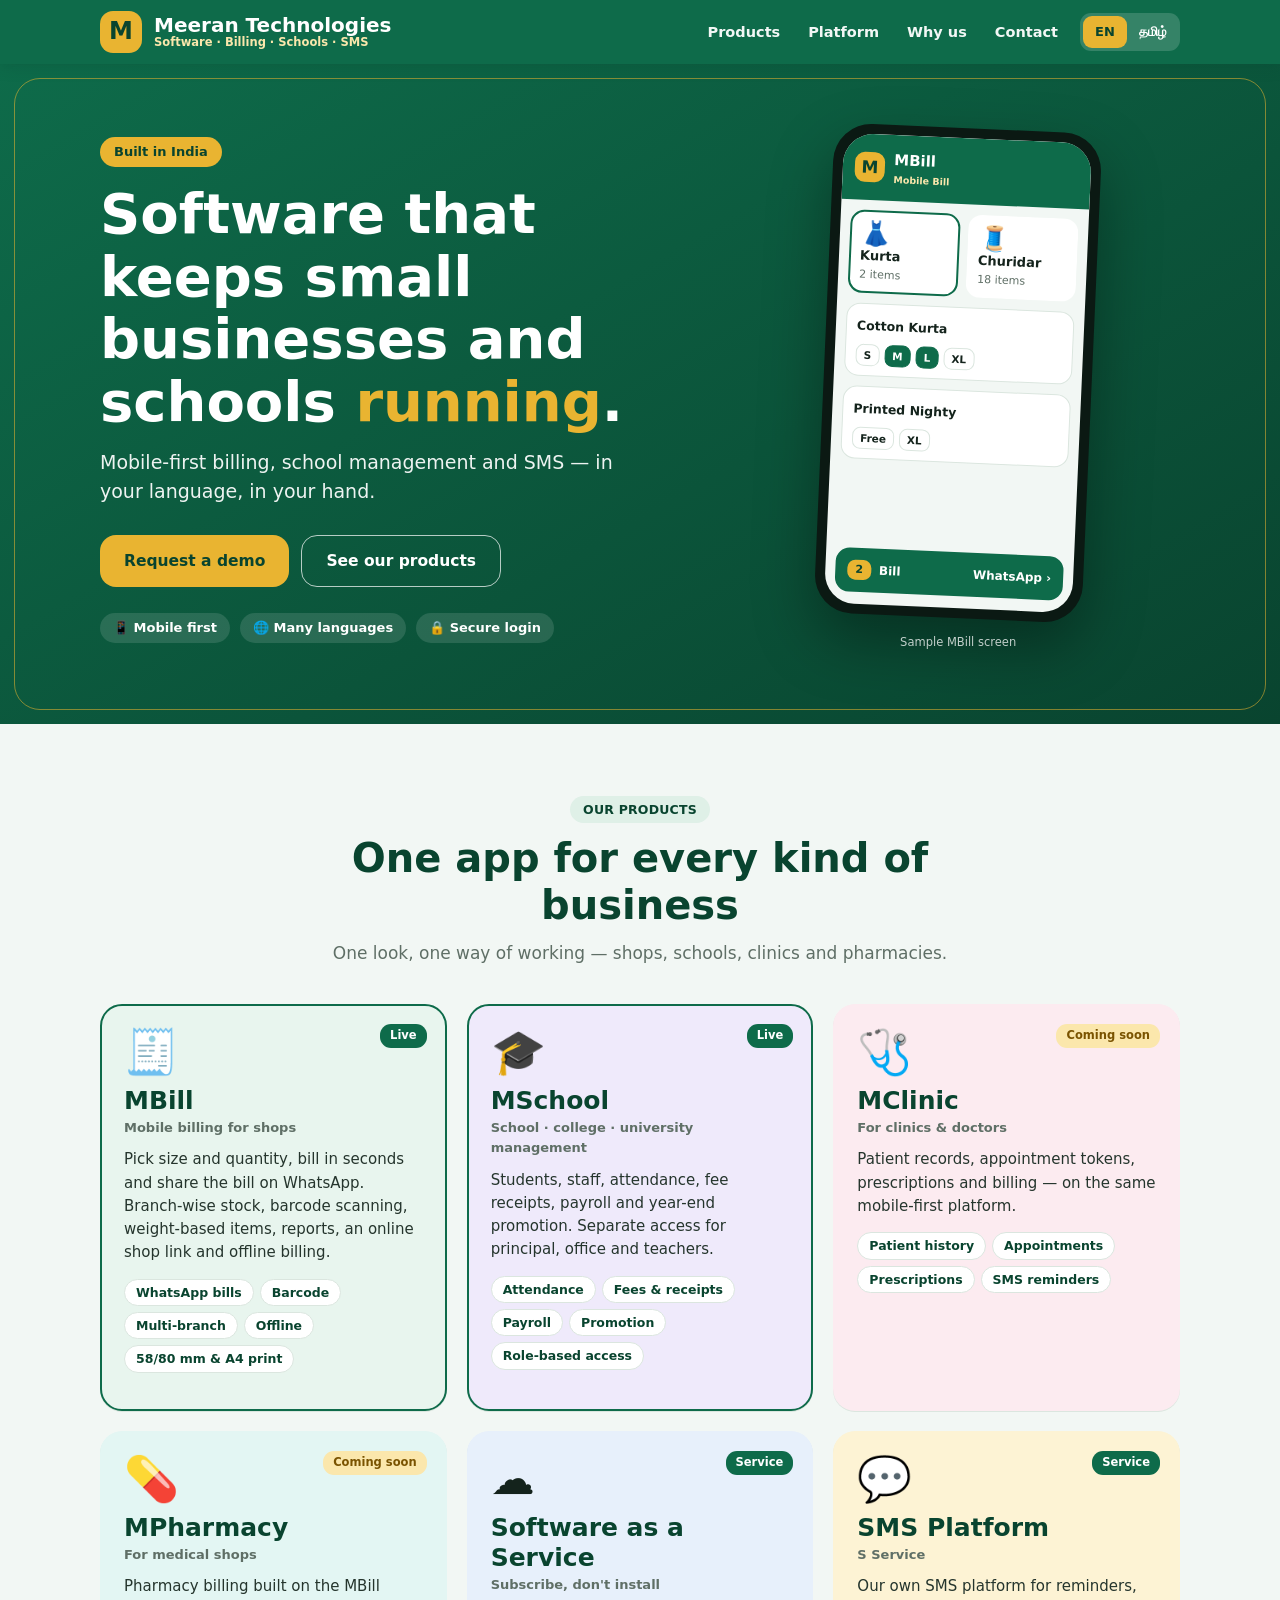
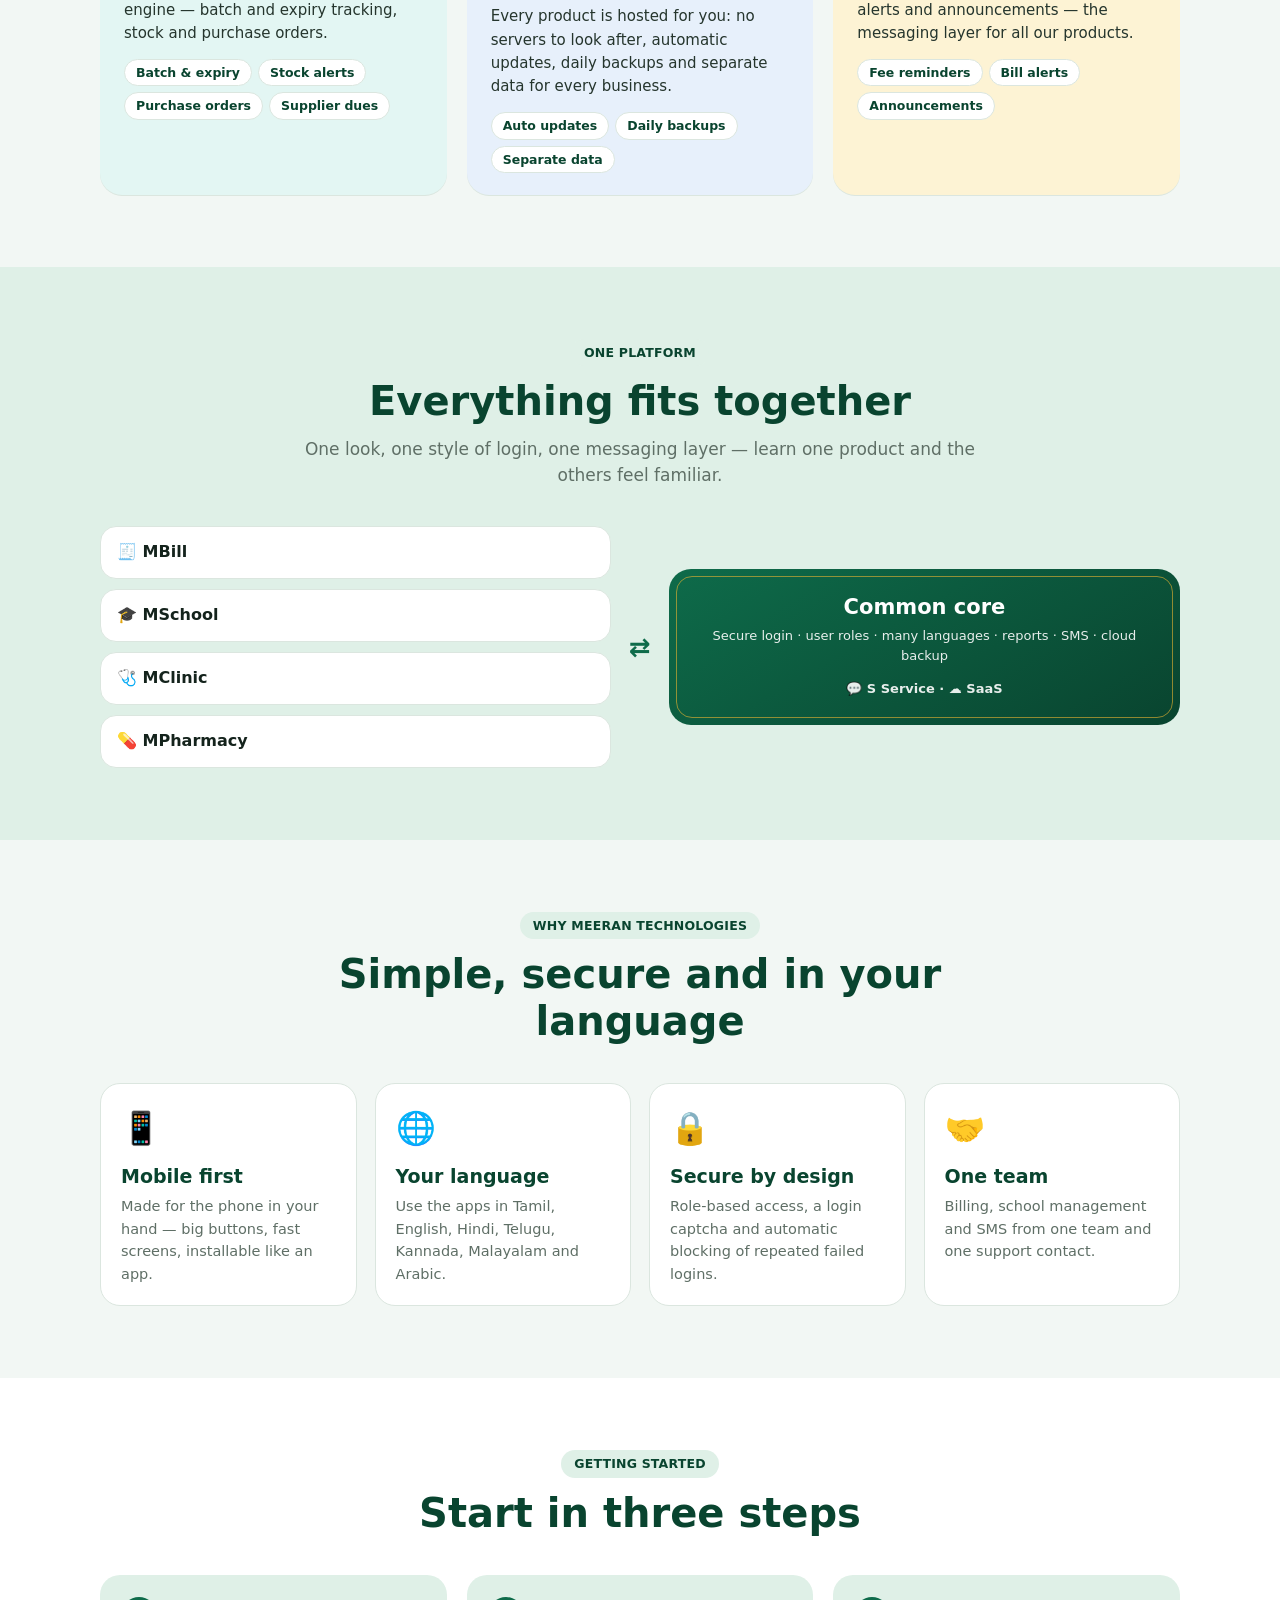
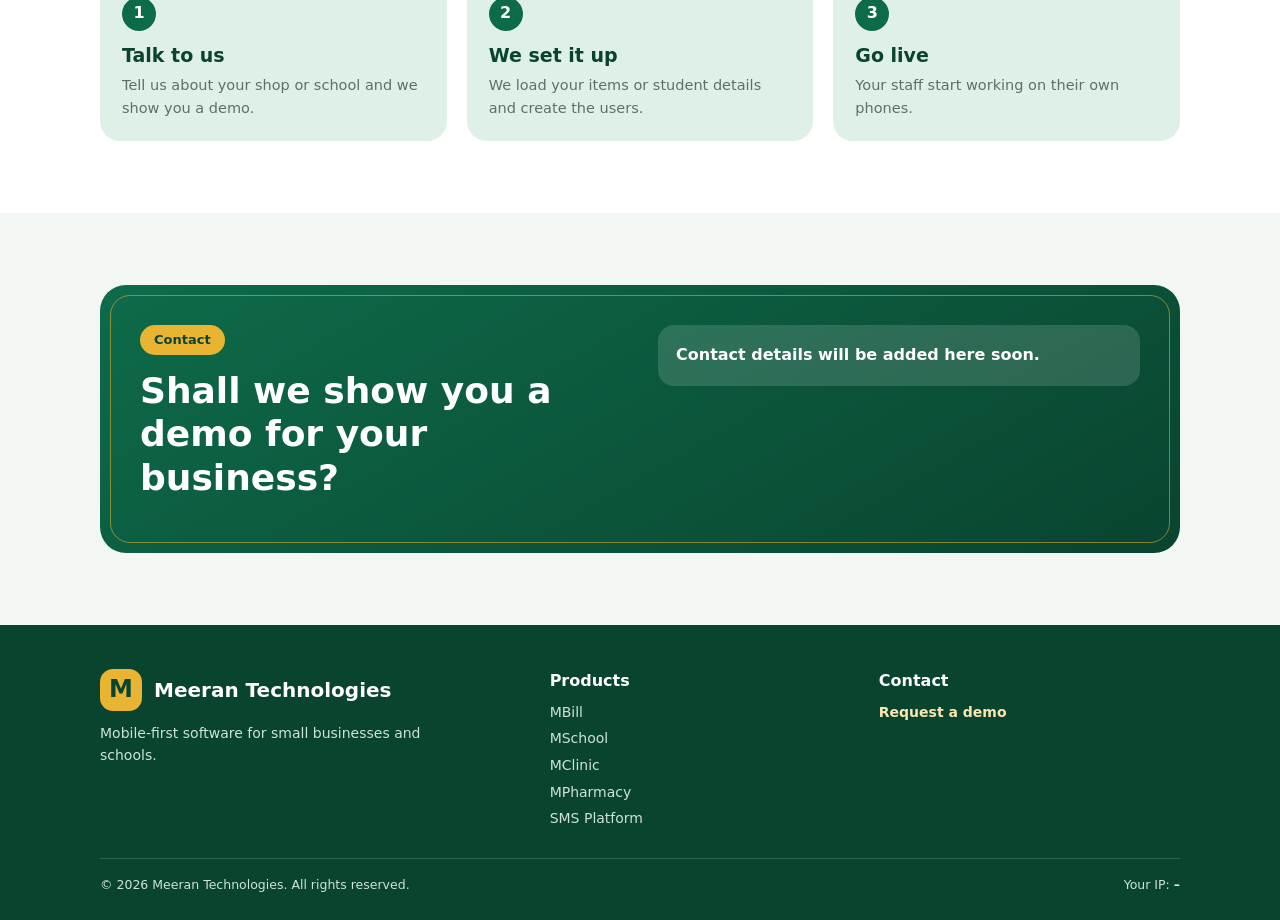
==== website/src/main/webapp/index.html @ 21089faf "jj" ====
<!DOCTYPE html>
<html lang="en">
<head>
<meta charset="utf-8">
<meta name="viewport" content="width=device-width, initial-scale=1, viewport-fit=cover">
<meta name="theme-color" content="#0e6b4a">
<meta http-equiv="Content-Security-Policy" content="default-src 'self'; script-src 'self'; style-src 'self' 'unsafe-inline' https://fonts.googleapis.com; font-src https://fonts.gstatic.com; img-src 'self' data:; connect-src 'self'; form-action 'self'; base-uri 'self'; object-src 'none'">
<meta name="referrer" content="strict-origin-when-cross-origin">
<title>Meeran Technologies · Billing, school management &amp; SMS software</title>
<meta name="description" content="Meeran Technologies builds mobile-first software for small businesses and schools: MBill (shop billing), MSchool (school, college and university management), MClinic, MPharmacy, software as a service and an SMS platform.">
<meta property="og:title" content="Meeran Technologies">
<meta property="og:description" content="Mobile-first billing, school management and SMS software — in your language.">
<meta property="og:type" content="website">
<link rel="icon" href="img/favicon.svg" type="image/svg+xml">
<link rel="preconnect" href="https://fonts.googleapis.com">
<link rel="preconnect" href="https://fonts.gstatic.com" crossorigin>
<link href="https://fonts.googleapis.com/css2?family=DM+Sans:wght@500;700&family=Mukta+Malar:wght@600;800&family=Noto+Sans+Tamil:wght@400;600;700&display=swap" rel="stylesheet">
<link rel="stylesheet" href="css/site.css">
<script type="application/ld+json">{"@context":"https://schema.org","@type":"Organization","name":"Meeran Technologies","description":"Mobile-first billing, school management and SMS software."}</script>
</head>
<body>
<a class="skip" href="#products">Skip to products</a>

<header class="bar">
  <div class="wrap">
    <a class="brand" href="#top" aria-label="Meeran Technologies">
      <span class="mark">M</span>
      <span><b>Meeran Technologies</b><small data-ta="மென்பொருள் · பில்லிங் · பள்ளி · SMS">Software · Billing · Schools · SMS</small></span>
    </a>
    <button class="burger" id="burger" aria-label="Menu" aria-expanded="false" aria-controls="nav">☰</button>
    <nav class="nav" id="nav" aria-label="Main">
      <a href="#products" data-ta="தயாரிப்புகள்">Products</a>
      <a href="#platform" data-ta="பிளாட்ஃபார்ம்">Platform</a>
      <a href="#why" data-ta="ஏன் நாங்கள்">Why us</a>
      <a href="#contact" data-ta="தொடர்புக்கு">Contact</a>
      <div class="lang" role="group" aria-label="Language">
        <button type="button" data-lang="en" class="on">EN</button>
        <button type="button" data-lang="ta">தமிழ்</button>
      </div>
    </nav>
  </div>
</header>

<main id="top">
<!-- ======================= HERO ======================= -->
<div class="hero">
  <div class="wrap">
    <div>
      <span class="pill" data-ta="இந்தியாவில் உருவாக்கப்பட்டது">Built in India</span>
      <h1 data-ta="சிறு வியாபாரங்களையும் பள்ளிகளையும் <em>இயங்க வைக்கும்</em> மென்பொருள்.">Software that keeps small businesses and schools <em>running</em>.</h1>
      <p class="lead" data-ta="மொபைலுக்காகவே உருவாக்கிய பில்லிங், பள்ளி மேலாண்மை மற்றும் SMS — உங்கள் மொழியில், உங்கள் கையில்.">Mobile-first billing, school management and SMS — in your language, in your hand.</p>
      <div class="cta">
        <a class="btn gold" href="#contact" data-ta="டெமோ கேளுங்கள்">Request a demo</a>
        <a class="btn ghost" href="#products" data-ta="தயாரிப்புகளைப் பாருங்கள்">See our products</a>
      </div>
      <div class="facts">
        <span data-ta="📱 மொபைலுக்கு முதலிடம்">📱 Mobile first</span>
        <span data-ta="🌐 பல மொழிகள்">🌐 Many languages</span>
        <span data-ta="🔒 பாதுகாப்பான உள்நுழைவு">🔒 Secure login</span>
      </div>
    </div>
    <div aria-hidden="true">
      <div class="phone">
        <div class="screen">
          <div class="sbar"><span class="mark">M</span><span><b>MBill</b><small>Mobile Bill</small></span></div>
          <div class="tiles">
            <div class="t has"><i>👗</i><b>Kurta</b>2 items</div>
            <div class="t"><i>🧵</i><b>Churidar</b>18 items</div>
          </div>
          <div class="item"><b>Cotton Kurta</b><div class="sz"><span>S</span><span class="on">M</span><span class="on">L</span><span>XL</span></div></div>
          <div class="item"><b>Printed Nighty</b><div class="sz"><span>Free</span><span>XL</span></div></div>
          <div class="dock"><span class="n">2</span><span>Bill</span><span class="go">WhatsApp ›</span></div>
        </div>
      </div>
      <p class="cap" data-ta="MBill மாதிரித் திரை">Sample MBill screen</p>
    </div>
  </div>
</div>

<!-- ======================= PRODUCTS ======================= -->
<section id="products">
  <div class="wrap">
    <div class="sec-h">
      <span class="kick" data-ta="எங்கள் தயாரிப்புகள்">OUR PRODUCTS</span>
      <h2 data-ta="ஒவ்வொரு வியாபாரத்துக்கும் ஒரு செயலி">One app for every kind of business</h2>
      <p data-ta="ஒரே தோற்றம், ஒரே அனுபவம் — கடை, பள்ளி, கிளினிக், மருந்தகம்.">One look, one way of working — shops, schools, clinics and pharmacies.</p>
    </div>

    <div class="grid">
      <article class="card live t-green">
        <span class="em" aria-hidden="true">🧾</span><span class="badge" data-ta="இயக்கத்தில்">Live</span>
        <h3>MBill</h3>
        <div class="sub" data-ta="கடைகளுக்கான மொபைல் பில்லிங்">Mobile billing for shops</div>
        <p data-ta="சைஸ், எண்ணிக்கையைத் தேர்வு செய்து விநாடிகளில் பில் போட்டு WhatsApp-ல் அனுப்புங்கள். கிளைகள் வாரியாக ஸ்டாக், பார்கோடு ஸ்கேன், எடை அடிப்படையிலான ஐட்டங்கள், அறிக்கைகள், ஆன்லைன் ஷாப் லிங்க் மற்றும் ஆஃப்லைன் பில்லிங்.">Pick size and quantity, bill in seconds and share the bill on WhatsApp. Branch-wise stock, barcode scanning, weight-based items, reports, an online shop link and offline billing.</p>
        <div class="chips">
          <span data-ta="WhatsApp பில்">WhatsApp bills</span><span data-ta="பார்கோடு">Barcode</span><span data-ta="பல கிளைகள்">Multi-branch</span><span data-ta="ஆஃப்லைன்">Offline</span><span data-ta="58/80 mm & A4 அச்சு">58/80 mm &amp; A4 print</span>
        </div>
        <div class="go"><a class="btn line sm app-link" data-site="mbillUrl" href="#" hidden data-ta="MBill-ஐ திற ↗">Open MBill ↗</a></div>
      </article>

      <article class="card live t-lav">
        <span class="em" aria-hidden="true">🎓</span><span class="badge" data-ta="இயக்கத்தில்">Live</span>
        <h3>MSchool</h3>
        <div class="sub" data-ta="பள்ளி · கல்லூரி · பல்கலைக்கழக மேலாண்மை">School · college · university management</div>
        <p data-ta="மாணவர்கள், ஊழியர்கள், வருகைப்பதிவு, கட்டண ரசீது, சம்பளப் பட்டியல், ஆண்டு இறுதி உயர்வு. முதல்வர், அலுவலகம், ஆசிரியர் என தனித்தனி அணுகல்.">Students, staff, attendance, fee receipts, payroll and year-end promotion. Separate access for principal, office and teachers.</p>
        <div class="chips">
          <span data-ta="வருகைப்பதிவு">Attendance</span><span data-ta="கட்டணம் & ரசீது">Fees &amp; receipts</span><span data-ta="சம்பளம்">Payroll</span><span data-ta="ஆண்டு உயர்வு">Promotion</span><span data-ta="பங்கு அடிப்படை அணுகல்">Role-based access</span>
        </div>
        <div class="go"><a class="btn line sm app-link" data-site="schoolUrl" href="#" hidden data-ta="MSchool-ஐ திற ↗">Open MSchool ↗</a></div>
      </article>

      <article class="card t-pink">
        <span class="em" aria-hidden="true">🩺</span><span class="badge soon" data-ta="விரைவில்">Coming soon</span>
        <h3>MClinic</h3>
        <div class="sub" data-ta="கிளினிக் & மருத்துவர்களுக்கு">For clinics &amp; doctors</div>
        <p data-ta="நோயாளர் பதிவுகள், அப்பாயின்மென்ட் டோக்கன், மருந்துச்சீட்டு மற்றும் பில்லிங் — அதே மொபைல் பிளாட்ஃபார்மில்.">Patient records, appointment tokens, prescriptions and billing — on the same mobile-first platform.</p>
        <div class="chips">
          <span data-ta="நோயாளர் வரலாறு">Patient history</span><span data-ta="அப்பாயின்மென்ட்">Appointments</span><span data-ta="மருந்துச்சீட்டு">Prescriptions</span><span data-ta="SMS நினைவூட்டல்">SMS reminders</span>
        </div>
      </article>

      <article class="card t-mint">
        <span class="em" aria-hidden="true">💊</span><span class="badge soon" data-ta="விரைவில்">Coming soon</span>
        <h3>MPharmacy</h3>
        <div class="sub" data-ta="மருந்துக் கடைகளுக்கு">For medical shops</div>
        <p data-ta="MBill இன்ஜினில் உருவாகும் மருந்தக பில்லிங் — பேட்ச், காலாவதி தேதி, ஸ்டாக் மற்றும் கொள்முதல் ஆர்டர்.">Pharmacy billing built on the MBill engine — batch and expiry tracking, stock and purchase orders.</p>
        <div class="chips">
          <span data-ta="பேட்ச் & காலாவதி">Batch &amp; expiry</span><span data-ta="ஸ்டாக் எச்சரிக்கை">Stock alerts</span><span data-ta="கொள்முதல் ஆர்டர்">Purchase orders</span><span data-ta="சப்ளையர் நிலுவை">Supplier dues</span>
        </div>
      </article>

      <article class="card t-blue">
        <span class="em" aria-hidden="true">☁️</span><span class="badge" data-ta="சேவை">Service</span>
        <h3 data-ta="சாஃப்ட்வேர் ஒரு சேவையாக">Software as a Service</h3>
        <div class="sub" data-ta="நிறுவ வேண்டாம், சந்தா போதும்">Subscribe, don't install</div>
        <p data-ta="எல்லா தயாரிப்புகளும் உங்களுக்காக ஹோஸ்ட் செய்யப்படும்: சர்வர் பராமரிப்பு இல்லை, தானியங்கி அப்டேட், தினசரி பேக்கப், ஒவ்வொரு நிறுவனத்துக்கும் தனித் தரவு.">Every product is hosted for you: no servers to look after, automatic updates, daily backups and separate data for every business.</p>
        <div class="chips">
          <span data-ta="தானியங்கி அப்டேட்">Auto updates</span><span data-ta="தினசரி பேக்கப்">Daily backups</span><span data-ta="தனித் தரவு">Separate data</span>
        </div>
      </article>

      <article class="card t-gold">
        <span class="em" aria-hidden="true">💬</span><span class="badge" data-ta="சேவை">Service</span>
        <h3 data-ta="SMS பிளாட்ஃபார்ம்">SMS Platform</h3>
        <div class="sub">S Service</div>
        <p data-ta="நினைவூட்டல்கள், எச்சரிக்கைகள், அறிவிப்புகளுக்கான எங்கள் சொந்த SMS பிளாட்ஃபார்ம் — எங்கள் எல்லா தயாரிப்புகளுக்குமான செய்தி அடுக்கு.">Our own SMS platform for reminders, alerts and announcements — the messaging layer for all our products.</p>
        <div class="chips">
          <span data-ta="கட்டண நினைவூட்டல்">Fee reminders</span><span data-ta="பில் அறிவிப்பு">Bill alerts</span><span data-ta="பொது அறிவிப்பு">Announcements</span>
        </div>
      </article>
    </div>
  </div>
</section>

<!-- ======================= PLATFORM ======================= -->
<section class="plat" id="platform">
  <div class="wrap">
    <div class="sec-h">
      <span class="kick" data-ta="ஒரே பிளாட்ஃபார்ம்">ONE PLATFORM</span>
      <h2 data-ta="எல்லாம் ஒன்றோடொன்று இணையும்">Everything fits together</h2>
      <p data-ta="ஒரே தோற்றம், ஒரே வகை உள்நுழைவு, ஒரே செய்தி அடுக்கு — ஒரு தயாரிப்பைக் கற்றால் மற்றவை எளிது.">One look, one style of login, one messaging layer — learn one product and the others feel familiar.</p>
    </div>
    <div class="platbox">
      <div class="stack">
        <div>🧾 MBill</div><div>🎓 MSchool</div><div>🩺 MClinic</div><div>💊 MPharmacy</div>
      </div>
      <div class="arrow" aria-hidden="true">⇄</div>
      <div class="core">
        <b data-ta="பொது அடித்தளம்">Common core</b>
        <small data-ta="பாதுகாப்பான உள்நுழைவு · பயனர் பங்குகள் · பல மொழி · அறிக்கைகள் · SMS · கிளவுட் பேக்கப்">Secure login · user roles · many languages · reports · SMS · cloud backup</small>
        <small style="margin-top:12px;font-weight:700">💬 S Service · ☁️ SaaS</small>
      </div>
    </div>
  </div>
</section>

<!-- ======================= WHY ======================= -->
<section id="why">
  <div class="wrap">
    <div class="sec-h">
      <span class="kick" data-ta="ஏன் நாங்கள்">WHY MEERAN TECHNOLOGIES</span>
      <h2 data-ta="எளிமையாக, பாதுகாப்பாக, உங்கள் மொழியில்">Simple, secure and in your language</h2>
    </div>
    <div class="why">
      <div><i aria-hidden="true">📱</i><b data-ta="மொபைலுக்கு முதலிடம்">Mobile first</b><p data-ta="கையில் இருக்கும் போனுக்காகவே — பெரிய பட்டன்கள், வேகமான திரைகள், செயலி போல நிறுவலாம்.">Made for the phone in your hand — big buttons, fast screens, installable like an app.</p></div>
      <div><i aria-hidden="true">🌐</i><b data-ta="உங்கள் மொழி">Your language</b><p data-ta="தமிழ், ஆங்கிலம், இந்தி, தெலுங்கு, கன்னடம், மலையாளம், அரபி மொழிகளில் பயன்படுத்தலாம்.">Use the apps in Tamil, English, Hindi, Telugu, Kannada, Malayalam and Arabic.</p></div>
      <div><i aria-hidden="true">🔒</i><b data-ta="பாதுகாப்பு">Secure by design</b><p data-ta="பங்கு அடிப்படை அணுகல், உள்நுழைவு கேப்சா, தொடர் தவறுகளுக்கு தானியங்கி IP தடை.">Role-based access, a login captcha and automatic blocking of repeated failed logins.</p></div>
      <div><i aria-hidden="true">🤝</i><b data-ta="ஒரே குழு">One team</b><p data-ta="பில்லிங், பள்ளி மேலாண்மை, SMS — ஒரே குழு, ஒரே ஆதரவு தொடர்பு.">Billing, school management and SMS from one team and one support contact.</p></div>
    </div>
  </div>
</section>

<!-- ======================= HOW ======================= -->
<section class="how">
  <div class="wrap">
    <div class="sec-h">
      <span class="kick" data-ta="எப்படி தொடங்குவது">GETTING STARTED</span>
      <h2 data-ta="மூன்று படிகளில் தொடங்குங்கள்">Start in three steps</h2>
    </div>
    <div class="steps">
      <div><b data-ta="எங்களுடன் பேசுங்கள்">Talk to us</b><p data-ta="உங்கள் கடை அல்லது பள்ளியைப் பற்றி சொல்லுங்கள்; டெமோ காட்டுகிறோம்.">Tell us about your shop or school and we show you a demo.</p></div>
      <div><b data-ta="நாங்கள் அமைத்துத் தருகிறோம்">We set it up</b><p data-ta="உங்கள் ஐட்டங்கள் அல்லது மாணவர் விவரங்களை ஏற்றி, பயனர்களை உருவாக்குகிறோம்.">We load your items or student details and create the users.</p></div>
      <div><b data-ta="இயக்கத்தைத் தொடங்குங்கள்">Go live</b><p data-ta="உங்கள் ஊழியர்கள் தங்கள் போனிலேயே தொடங்கலாம்.">Your staff start working on their own phones.</p></div>
    </div>
  </div>
</section>

<!-- ======================= CONTACT ======================= -->
<section class="contact" id="contact">
  <div class="wrap">
    <div class="box">
      <div>
        <span class="pill" data-ta="தொடர்புக்கு">Contact</span>
        <h2 style="margin-top:14px" data-ta="உங்கள் வியாபாரத்துக்கு ஒரு டெமோ பார்க்கலாமா?">Shall we show you a demo for your business?</h2>
        <div class="info" id="contactInfo"></div>
      </div>
      <div>
        <form id="demoForm" hidden>
          <div><label for="fName" data-ta="உங்கள் பெயர்">Your name</label><input id="fName" name="name" autocomplete="name" required maxlength="80"></div>
          <div><label for="fPhone" data-ta="மொபைல் எண்">Mobile number</label><input id="fPhone" name="phone" type="tel" inputmode="tel" autocomplete="tel" maxlength="20"></div>
          <div><label for="fType" data-ta="நீங்கள்">I run a</label>
            <select id="fType" name="type">
              <option value="Shop" data-ta="கடை / வியாபாரம்">Shop / business</option>
              <option value="School / college" data-ta="பள்ளி / கல்லூரி">School / college</option>
              <option value="Clinic" data-ta="கிளினிக்">Clinic</option>
              <option value="Pharmacy" data-ta="மருந்துக் கடை">Pharmacy</option>
              <option value="SMS platform" data-ta="SMS தேவை">Need the SMS platform</option>
              <option value="Other" data-ta="மற்றவை">Other</option>
            </select></div>
          <div><label for="fMsg" data-ta="செய்தி (விருப்பம்)">Message (optional)</label><textarea id="fMsg" name="msg" maxlength="400"></textarea></div>
          <button class="btn green" type="submit" id="fSend" data-ta="டெமோ கேளுங்கள்">Request a demo</button>
          <p class="note" id="fNote"></p>
        </form>
        <div class="soon" id="contactSoon" data-ta="தொடர்பு விவரங்கள் விரைவில் சேர்க்கப்படும்.">Contact details will be added here soon.</div>
      </div>
    </div>
  </div>
</section>
</main>

<!-- ======================= FOOTER ======================= -->
<footer>
  <div class="wrap">
    <div class="cols">
      <div>
        <a class="brand" href="#top"><span class="mark">M</span><span><b>Meeran Technologies</b></span></a>
        <p style="margin-top:12px;max-width:340px" data-ta="சிறு வியாபாரங்களுக்கும் பள்ளிகளுக்குமான மொபைல்-முதல் மென்பொருள்.">Mobile-first software for small businesses and schools.</p>
      </div>
      <div>
        <h4 data-ta="தயாரிப்புகள்">Products</h4>
        <ul><li>MBill</li><li>MSchool</li><li>MClinic</li><li>MPharmacy</li><li data-ta="SMS பிளாட்ஃபார்ம்">SMS Platform</li></ul>
      </div>
      <div>
        <h4 data-ta="தொடர்புக்கு">Contact</h4>
        <ul id="footContact"><li><a href="#contact" data-ta="டெமோ கேளுங்கள்">Request a demo</a></li></ul>
      </div>
    </div>
    <div class="legal">
      <span>© <span id="yr">2026</span> Meeran Technologies. <span data-ta="அனைத்து உரிமைகளும் பாதுகாக்கப்பட்டவை.">All rights reserved.</span></span>
      <span class="myip"><span data-ta="உங்கள் IP:">Your IP:</span> <b id="myip">…</b></span>
    </div>
  </div>
</footer>

<script src="js/site-config.js"></script>
<script src="js/site.js"></script>
</body>
</html>
---- website/src/main/webapp/css/site.css ----
/* Meeran Technologies website — same look & feel as MBill / MSchool (leaf green + gold, Mukta Malar / DM Sans) */
:root{
  --leaf:#0e6b4a; --leaf-d:#09442f; --leaf-l:#dff0e7;
  --gold:#e9b431; --gold-l:#fbe7ac;
  --ink:#14231c; --muted:#5f6f66; --line:#dbe6df;
  --bg:#f2f7f4; --card:#fff; --wa:#1faa59; --bad:#b3261e;
  --body:'DM Sans','Noto Sans Tamil','Latha','Nirmala UI',system-ui,-apple-system,'Segoe UI',Roboto,sans-serif;
  --head:'Mukta Malar','DM Sans','Noto Sans Tamil','Latha',system-ui,sans-serif;
  --wrap:1120px;
}
*{box-sizing:border-box;margin:0;padding:0;-webkit-tap-highlight-color:transparent}
html{scroll-behavior:smooth;scroll-padding-top:76px}
body{font-family:var(--body);background:var(--bg);color:var(--ink);line-height:1.55;font-size:16px;-webkit-text-size-adjust:100%}
img,svg{max-width:100%;display:block}
[hidden]{display:none!important}
a{color:var(--leaf);text-decoration:none}
button,input,select,textarea{font:inherit;color:inherit}
button{cursor:pointer;border:0;background:none}
:focus-visible{outline:3px solid var(--gold);outline-offset:2px;border-radius:8px}
.wrap{max-width:var(--wrap);margin:0 auto;padding:0 20px}
.skip{position:absolute;left:-999px;top:8px;background:var(--gold);color:var(--leaf-d);padding:8px 14px;border-radius:10px;font-weight:700;z-index:100}
.skip:focus{left:12px}

/* ---------- top bar (same as the app bar) ---------- */
.bar{position:sticky;top:0;z-index:50;background:var(--leaf);color:#fff;box-shadow:0 2px 14px rgba(9,68,47,.25)}
.bar .wrap{display:flex;align-items:center;gap:14px;height:64px}
.brand{display:flex;align-items:center;gap:12px;color:#fff;flex:none}
.mark{width:42px;height:42px;border-radius:13px;background:var(--gold);color:var(--leaf-d);display:grid;place-items:center;font-family:var(--head);font-weight:800;font-size:24px;flex:none}
.brand b{display:block;font-family:var(--head);font-size:20px;line-height:1.1;font-weight:800}
.brand small{display:block;font-size:11.5px;font-weight:600;color:var(--gold-l);line-height:1.2}
.nav{display:flex;gap:4px;margin-left:auto;align-items:center}
.nav a{color:#fff;font-weight:600;font-size:14.5px;padding:8px 12px;border-radius:11px;opacity:.95}
.nav a:hover{background:rgba(255,255,255,.14)}
.lang{display:flex;background:rgba(255,255,255,.16);border-radius:11px;padding:3px;gap:2px;margin-left:6px}
.lang button{color:#fff;font-weight:700;font-size:13px;padding:6px 10px;border-radius:9px;min-width:44px}
.lang button.on{background:var(--gold);color:var(--leaf-d)}
.burger{display:none;margin-left:auto;width:42px;height:42px;border-radius:13px;background:rgba(255,255,255,.16);color:#fff;font-size:22px;font-weight:700}

/* ---------- buttons ---------- */
.btn{display:inline-flex;align-items:center;justify-content:center;gap:8px;height:52px;padding:0 24px;border-radius:16px;font-weight:700;font-size:15.5px;transition:transform .12s}
.btn:active{transform:scale(.97)}
.btn.gold{background:var(--gold);color:var(--leaf-d)}
.btn.green{background:var(--leaf);color:#fff;box-shadow:0 8px 22px rgba(9,68,47,.25)}
.btn.ghost{border:1.5px solid rgba(255,255,255,.7);color:#fff}
.btn.line{border:1.5px solid var(--leaf);color:var(--leaf);background:#fff}
.btn.wa{background:var(--wa);color:#fff}
.btn.sm{height:42px;padding:0 16px;font-size:14px;border-radius:13px}

/* ---------- hero ---------- */
.hero{background:linear-gradient(150deg,#0e6b4a 0%,#09442f 100%);color:#fff;position:relative;overflow:hidden}
.hero::after{content:"";position:absolute;inset:14px;border:1.5px solid rgba(233,180,49,.55);border-radius:26px;pointer-events:none}
.hero .wrap{display:grid;grid-template-columns:1.15fr .85fr;gap:36px;align-items:center;padding-top:64px;padding-bottom:72px;position:relative;z-index:1}
.pill{display:inline-block;background:var(--gold);color:var(--leaf-d);font-weight:700;font-size:13px;border-radius:20px;padding:5px 14px}
.hero h1{font-family:var(--head);font-size:clamp(34px,5.2vw,56px);line-height:1.12;font-weight:800;margin:16px 0 14px}
.hero h1 em{font-style:normal;color:var(--gold)}
.hero p.lead{font-size:clamp(16px,2vw,19px);font-weight:500;opacity:.93;max-width:560px}
.hero .cta{display:flex;flex-wrap:wrap;gap:12px;margin-top:28px}
.hero .facts{display:flex;flex-wrap:wrap;gap:10px;margin-top:26px}
.hero .facts span{background:rgba(255,255,255,.12);border-radius:20px;padding:5px 13px;font-size:13px;font-weight:600}

/* phone mock (illustration of the MBill screen) */
.phone{width:268px;margin:0 auto;background:#0b1913;border-radius:38px;padding:10px;box-shadow:0 26px 60px rgba(0,0,0,.35);transform:rotate(2.5deg)}
.screen{background:var(--bg);border-radius:30px;overflow:hidden;color:var(--ink);min-height:470px;display:flex;flex-direction:column}
.screen .sbar{background:var(--leaf);color:#fff;padding:13px 12px;display:flex;gap:9px;align-items:center}
.screen .sbar .mark{width:30px;height:30px;border-radius:10px;font-size:17px}
.screen .sbar b{font-family:var(--head);font-size:15px;line-height:1.1}
.screen .sbar small{display:block;font-size:9.5px;color:var(--gold-l);font-weight:600}
.screen .tiles{display:grid;grid-template-columns:1fr 1fr;gap:8px;padding:10px 10px 0}
.screen .t{background:#fff;border:2px solid transparent;border-radius:14px;padding:8px 9px;font-size:11px;color:var(--muted);min-height:70px;display:flex;flex-direction:column}
.screen .t i{font-style:normal;font-size:24px;line-height:1.1}
.screen .t b{font-family:var(--head);font-size:13px;color:var(--ink);margin-top:auto}
.screen .t.has{border-color:var(--leaf)}
.screen .item{margin:10px 10px 0;background:#fff;border:1px solid var(--line);border-radius:14px;padding:9px 10px}
.screen .item b{font-size:12.5px}
.screen .sz{display:flex;gap:5px;margin-top:6px}
.screen .sz span{font-size:10.5px;font-weight:700;border:1.5px solid var(--line);border-radius:8px;padding:2px 7px}
.screen .sz span.on{background:var(--leaf);border-color:var(--leaf);color:#fff}
.screen .dock{margin:auto 10px 12px;height:44px;border-radius:14px;background:var(--leaf);color:#fff;display:flex;align-items:center;gap:8px;padding:0 12px;font-weight:700;font-size:12px}
.screen .dock .n{background:var(--gold);color:var(--leaf-d);border-radius:8px;padding:1px 8px;font-size:11px}
.screen .dock .go{margin-left:auto}
.cap{text-align:center;font-size:11.5px;opacity:.75;margin-top:16px}

/* ---------- sections ---------- */
section{padding:72px 0}
.sec-h{text-align:center;max-width:720px;margin:0 auto 38px}
.sec-h .kick{display:inline-block;background:var(--leaf-l);color:var(--leaf-d);font-weight:700;font-size:12.5px;border-radius:20px;padding:4px 13px;letter-spacing:.2px}
.sec-h h2{font-family:var(--head);font-size:clamp(28px,4vw,40px);line-height:1.18;font-weight:800;margin:12px 0 10px;color:var(--leaf-d)}
.sec-h p{color:var(--muted);font-size:17px}

/* ---------- product cards (like the app tiles) ---------- */
.grid{display:grid;grid-template-columns:repeat(3,1fr);gap:20px}
.card{background:var(--tint,#fff);border:2px solid transparent;border-radius:22px;padding:22px 22px 20px;display:flex;flex-direction:column;position:relative;box-shadow:0 1px 0 var(--line)}
.card.live{border-color:var(--leaf)}
.card .em{font-size:44px;line-height:1.1}
.card .badge{position:absolute;top:18px;right:18px;font-size:11.5px;font-weight:800;border-radius:11px;padding:3px 10px;background:var(--leaf);color:#fff}
.card .badge.soon{background:var(--gold-l);color:#7a5300}
.card h3{font-family:var(--head);font-size:25px;font-weight:800;margin-top:10px;color:var(--leaf-d);line-height:1.2}
.card .sub{font-size:13px;font-weight:700;color:var(--muted);margin-top:2px}
.card p{margin-top:10px;font-size:15px;color:#25352d}
.chips{display:flex;flex-wrap:wrap;gap:6px;margin-top:14px}
.chips span{background:#fff;border:1px solid var(--line);border-radius:20px;padding:3px 11px;font-size:12.5px;font-weight:600;color:var(--leaf-d)}
.card .go{margin-top:auto;padding-top:16px}
.t-green{--tint:#e8f5ee}.t-gold{--tint:#fdf3d4}.t-blue{--tint:#e7f0fb}.t-pink{--tint:#fcebf0}.t-lav{--tint:#efeafb}.t-mint{--tint:#e3f6f3}

/* ---------- platform ---------- */
.plat{background:var(--leaf-l)}
.platbox{display:grid;grid-template-columns:1fr auto 1fr;gap:18px;align-items:center}
.stack{display:grid;gap:10px}
.stack div{background:#fff;border:1px solid var(--line);border-radius:16px;padding:13px 16px;font-weight:700;display:flex;gap:10px;align-items:center}
.core{background:linear-gradient(150deg,#0e6b4a,#09442f);color:#fff;border-radius:22px;padding:26px 22px;text-align:center;min-width:240px;position:relative}
.core::after{content:"";position:absolute;inset:7px;border:1.5px solid rgba(233,180,49,.6);border-radius:16px;pointer-events:none}
.core b{font-family:var(--head);font-size:21px;display:block;line-height:1.2}
.core small{display:block;margin-top:6px;opacity:.9;font-size:13px}
.arrow{font-size:26px;color:var(--leaf);font-weight:800}

/* ---------- why ---------- */
.why{display:grid;grid-template-columns:repeat(4,1fr);gap:18px}
.why div{background:#fff;border:1px solid var(--line);border-radius:20px;padding:20px}
.why i{font-style:normal;font-size:32px;display:block}
.why b{font-family:var(--head);font-size:19px;display:block;margin:8px 0 4px;color:var(--leaf-d)}
.why p{font-size:14.5px;color:var(--muted)}

/* ---------- steps ---------- */
.how{background:#fff}
.steps{display:grid;grid-template-columns:repeat(3,1fr);gap:20px;counter-reset:s}
.steps div{background:var(--leaf-l);border-radius:20px;padding:22px;position:relative}
.steps div::before{counter-increment:s;content:counter(s);width:34px;height:34px;border-radius:50%;background:var(--leaf);color:#fff;display:grid;place-items:center;font-weight:800;margin-bottom:10px}
.steps b{font-family:var(--head);font-size:19px;color:var(--leaf-d)}
.steps p{font-size:14.5px;color:var(--muted);margin-top:4px}

/* ---------- contact ---------- */
.contact .box{background:linear-gradient(150deg,#0e6b4a,#09442f);border-radius:26px;color:#fff;padding:40px;display:grid;grid-template-columns:1fr 1fr;gap:36px;position:relative;overflow:hidden}
.contact .box::after{content:"";position:absolute;inset:10px;border:1.5px solid rgba(233,180,49,.55);border-radius:20px;pointer-events:none}
.contact .box>*{position:relative;z-index:1}
.contact h2{font-family:var(--head);font-size:clamp(26px,3.6vw,36px);line-height:1.2;font-weight:800}
.contact .info{margin-top:14px;display:grid;gap:8px;font-weight:600}
.contact .info a{color:var(--gold-l)}
.contact form{background:#fff;color:var(--ink);border-radius:20px;padding:20px;display:grid;gap:12px}
.contact label{font-size:12.5px;font-weight:700;color:var(--muted);display:block;margin-bottom:4px}
.contact input,.contact select,.contact textarea{width:100%;border:1.5px solid var(--line);border-radius:13px;padding:11px 13px;background:#fff;min-height:46px}
.contact textarea{min-height:80px;resize:vertical}
.contact .note{font-size:12.5px;color:var(--muted)}
.contact .soon{background:rgba(255,255,255,.14);border-radius:16px;padding:18px;font-weight:600}

/* ---------- footer ---------- */
footer{background:var(--leaf-d);color:#cfe3d8;padding:44px 0 26px;font-size:14px}
footer .cols{display:grid;grid-template-columns:1.4fr 1fr 1fr;gap:28px}
footer h4{font-family:var(--head);color:#fff;font-size:16px;margin-bottom:8px}
footer a{color:var(--gold-l);font-weight:600}
footer ul{list-style:none;display:grid;gap:5px}
footer .brand b{color:#fff}
footer .legal{border-top:1px solid rgba(255,255,255,.16);margin-top:28px;padding-top:16px;display:flex;flex-wrap:wrap;gap:10px 24px;justify-content:space-between;font-size:12.5px}
.myip b{color:var(--gold-l);font-variant-numeric:tabular-nums}

/* ---------- 404 ---------- */
.nf{min-height:70vh;display:grid;place-items:center;text-align:center;padding:40px 20px}
.nf h1{font-family:var(--head);font-size:80px;color:var(--leaf);line-height:1}

/* ---------- responsive ---------- */
@media(max-width:960px){
  .hero .wrap{grid-template-columns:1fr;padding-top:44px;padding-bottom:56px}
  .phone{transform:none}
  .grid{grid-template-columns:1fr 1fr}
  .why{grid-template-columns:1fr 1fr}
  .platbox{grid-template-columns:1fr}.arrow{text-align:center;transform:rotate(90deg)}
  .contact .box{grid-template-columns:1fr;padding:26px}
  .steps{grid-template-columns:1fr}
  footer .cols{grid-template-columns:1fr 1fr}
}
@media(max-width:720px){
  .burger{display:block}
  .lang{margin-left:0}
  .nav{display:none;position:absolute;left:0;right:0;top:64px;background:var(--leaf);flex-direction:column;align-items:stretch;padding:8px 16px 16px;gap:2px;box-shadow:0 12px 22px rgba(9,68,47,.3)}
  .nav.open{display:flex}
  .nav a{padding:12px}
  .nav .lang{align-self:flex-start;margin:8px 0 0}
  .grid{grid-template-columns:1fr}
  .why{grid-template-columns:1fr}
  section{padding:52px 0}
  .brand small{display:none}
  footer .cols{grid-template-columns:1fr}
}
@media(prefers-reduced-motion:reduce){*{scroll-behavior:auto!important;transition:none!important}}
@media print{.bar,.contact form{display:none}}
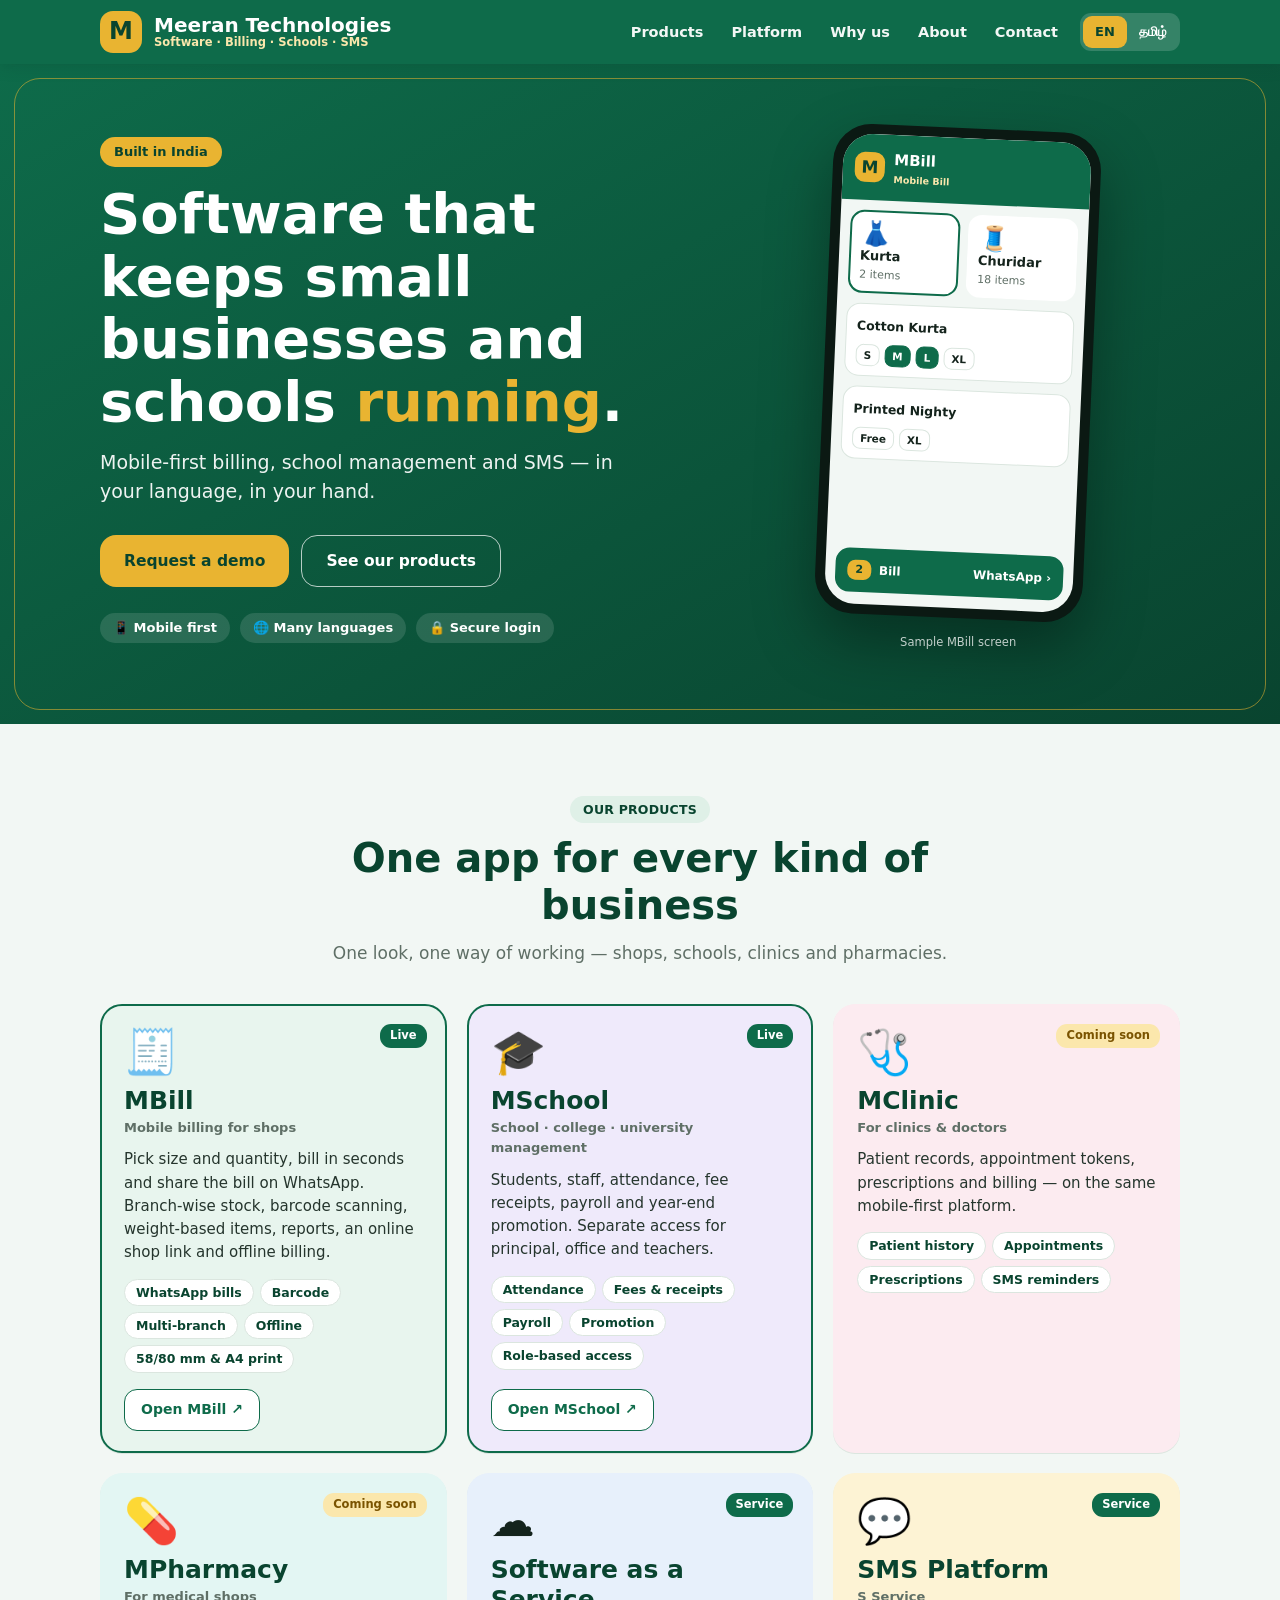
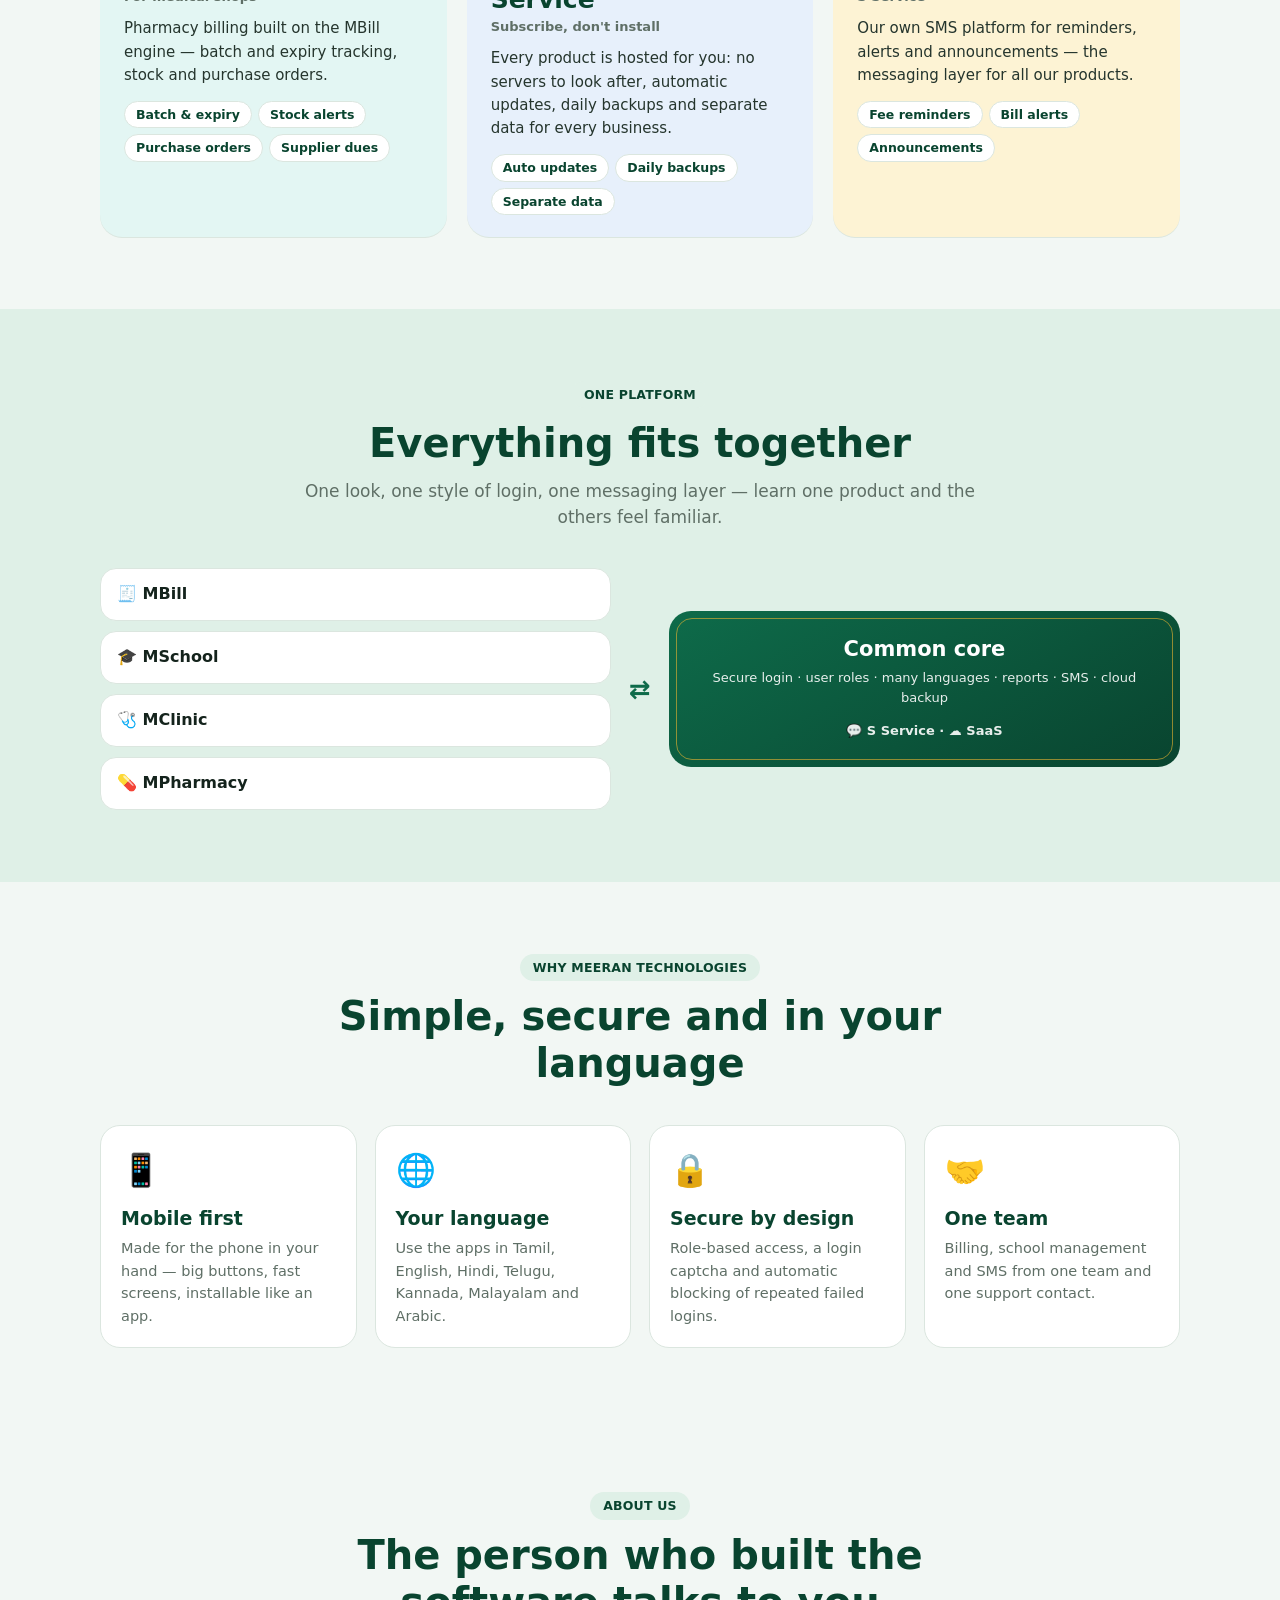
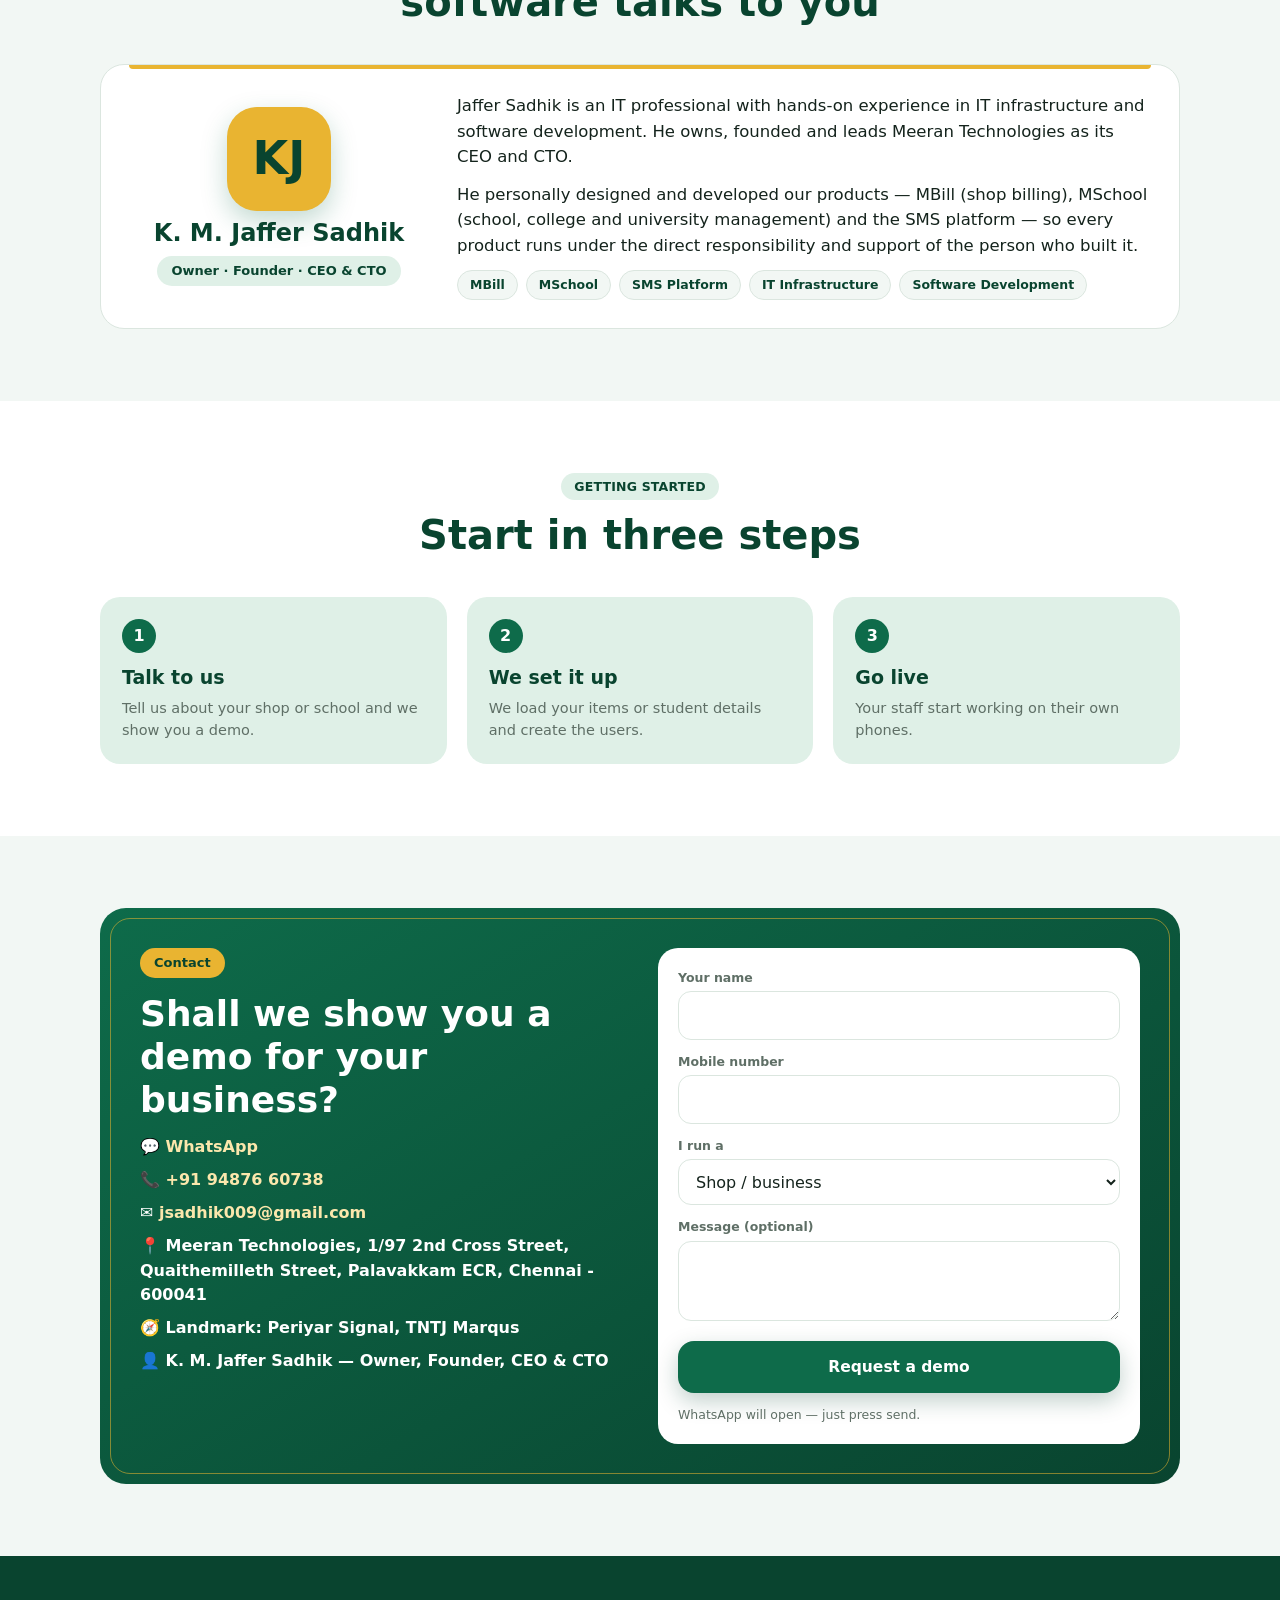
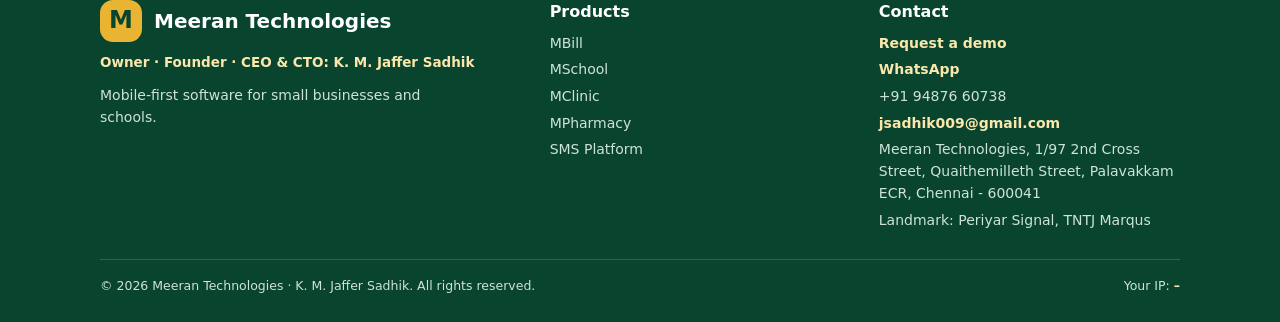
==== commit caf90f26: "jj" ====
--- a/website/src/main/webapp/index.html
+++ b/website/src/main/webapp/index.html
@@ -6,17 +6,19 @@
 <meta name="theme-color" content="#0e6b4a">
 <meta http-equiv="Content-Security-Policy" content="default-src 'self'; script-src 'self'; style-src 'self' 'unsafe-inline' https://fonts.googleapis.com; font-src https://fonts.gstatic.com; img-src 'self' data:; connect-src 'self'; form-action 'self'; base-uri 'self'; object-src 'none'">
 <meta name="referrer" content="strict-origin-when-cross-origin">
+<meta name="author" content="K. M. Jaffer Sadhik">
 <title>Meeran Technologies · Billing, school management &amp; SMS software</title>
 <meta name="description" content="Meeran Technologies builds mobile-first software for small businesses and schools: MBill (shop billing), MSchool (school, college and university management), MClinic, MPharmacy, software as a service and an SMS platform.">
 <meta property="og:title" content="Meeran Technologies">
 <meta property="og:description" content="Mobile-first billing, school management and SMS software — in your language.">
 <meta property="og:type" content="website">
+<meta property="og:url" content="https://meeran-technologies.duckdns.org/">
 <link rel="icon" href="img/favicon.svg" type="image/svg+xml">
 <link rel="preconnect" href="https://fonts.googleapis.com">
 <link rel="preconnect" href="https://fonts.gstatic.com" crossorigin>
 <link href="https://fonts.googleapis.com/css2?family=DM+Sans:wght@500;700&family=Mukta+Malar:wght@600;800&family=Noto+Sans+Tamil:wght@400;600;700&display=swap" rel="stylesheet">
 <link rel="stylesheet" href="css/site.css">
-<script type="application/ld+json">{"@context":"https://schema.org","@type":"Organization","name":"Meeran Technologies","description":"Mobile-first billing, school management and SMS software."}</script>
+<script type="application/ld+json">{"@context":"https://schema.org","@type":"Organization","name":"Meeran Technologies","url":"https://meeran-technologies.duckdns.org/","description":"Mobile-first billing, school management and SMS software.","email":"jsadhik009@gmail.com","telephone":"+91 94876 60738","address":{"@type":"PostalAddress","streetAddress":"1/97 2nd Cross Street, Quaithemilleth Street, Palavakkam ECR","addressLocality":"Chennai","addressRegion":"Tamil Nadu","postalCode":"600041","addressCountry":"IN"},"founder":{"@type":"Person","name":"K. M. Jaffer Sadhik","jobTitle":"Owner, Founder, CEO & CTO","worksFor":{"@type":"Organization","name":"Meeran Technologies"}}}</script>
 </head>
 <body>
 <a class="skip" href="#products">Skip to products</a>
@@ -32,6 +34,7 @@
       <a href="#products" data-ta="தயாரிப்புகள்">Products</a>
       <a href="#platform" data-ta="பிளாட்ஃபார்ம்">Platform</a>
       <a href="#why" data-ta="ஏன் நாங்கள்">Why us</a>
+      <a href="#about" data-ta="எங்களைப் பற்றி">About</a>
       <a href="#contact" data-ta="தொடர்புக்கு">Contact</a>
       <div class="lang" role="group" aria-label="Language">
         <button type="button" data-lang="en" class="on">EN</button>
@@ -186,6 +189,28 @@
       <div><i aria-hidden="true">🌐</i><b data-ta="உங்கள் மொழி">Your language</b><p data-ta="தமிழ், ஆங்கிலம், இந்தி, தெலுங்கு, கன்னடம், மலையாளம், அரபி மொழிகளில் பயன்படுத்தலாம்.">Use the apps in Tamil, English, Hindi, Telugu, Kannada, Malayalam and Arabic.</p></div>
       <div><i aria-hidden="true">🔒</i><b data-ta="பாதுகாப்பு">Secure by design</b><p data-ta="பங்கு அடிப்படை அணுகல், உள்நுழைவு கேப்சா, தொடர் தவறுகளுக்கு தானியங்கி IP தடை.">Role-based access, a login captcha and automatic blocking of repeated failed logins.</p></div>
       <div><i aria-hidden="true">🤝</i><b data-ta="ஒரே குழு">One team</b><p data-ta="பில்லிங், பள்ளி மேலாண்மை, SMS — ஒரே குழு, ஒரே ஆதரவு தொடர்பு.">Billing, school management and SMS from one team and one support contact.</p></div>
+    </div>
+  </div>
+</section>
+
+<!-- ======================= ABOUT / FOUNDER ======================= -->
+<section id="about">
+  <div class="wrap">
+    <div class="sec-h">
+      <span class="kick" data-ta="எங்களைப் பற்றி">ABOUT US</span>
+      <h2 data-ta="மென்பொருளை உருவாக்கியவரே உங்களுடன் பேசுகிறார்">The person who built the software talks to you</h2>
+    </div>
+    <div class="founder">
+      <div class="who">
+        <span class="avatar" aria-hidden="true">KJ</span>
+        <b class="nm" data-ta="கே. எம். ஜாஃபர் சாதிக்">K. M. Jaffer Sadhik</b>
+        <span class="roles" data-ta="உரிமையாளர் · நிறுவனர் · CEO &amp; CTO">Owner · Founder · CEO &amp; CTO</span>
+      </div>
+      <div class="bio">
+        <p data-ta="ஜாஃபர் சாதிக் ஒரு ஐடி துறை நிபுணர்; ஐடி உள்கட்டமைப்பு மற்றும் மென்பொருள் உருவாக்கத்தில் நேரடி அனுபவம் உடையவர். Meeran Technologies-ன் உரிமையாளர், நிறுவனர், CEO மற்றும் CTO ஆக நிறுவனத்தை வழிநடத்துகிறார்.">Jaffer Sadhik is an IT professional with hands-on experience in IT infrastructure and software development. He owns, founded and leads Meeran Technologies as its CEO and CTO.</p>
+        <p data-ta="MBill (கடை பில்லிங்), MSchool (பள்ளி / கல்லூரி / பல்கலைக்கழக மேலாண்மை) மற்றும் SMS பிளாட்ஃபார்ம் ஆகிய தயாரிப்புகளை வடிவமைத்து உருவாக்கியவர் இவரே. ஒவ்வொரு தயாரிப்பும் அதை உருவாக்கியவரின் நேரடிப் பொறுப்பிலும் ஆதரவிலும் இயங்குகிறது.">He personally designed and developed our products — MBill (shop billing), MSchool (school, college and university management) and the SMS platform — so every product runs under the direct responsibility and support of the person who built it.</p>
+        <div class="tags"><span>MBill</span><span>MSchool</span><span data-ta="SMS பிளாட்ஃபார்ம்">SMS Platform</span><span data-ta="ஐடி உள்கட்டமைப்பு">IT Infrastructure</span><span data-ta="மென்பொருள் உருவாக்கம்">Software Development</span></div>
+      </div>
     </div>
   </div>
 </section>
@@ -244,6 +269,7 @@
     <div class="cols">
       <div>
         <a class="brand" href="#top"><span class="mark">M</span><span><b>Meeran Technologies</b></span></a>
+        <p class="own" data-ta="உரிமையாளர் · நிறுவனர் · CEO &amp; CTO: கே. எம். ஜாஃபர் சாதிக்">Owner · Founder · CEO &amp; CTO: K. M. Jaffer Sadhik</p>
         <p style="margin-top:12px;max-width:340px" data-ta="சிறு வியாபாரங்களுக்கும் பள்ளிகளுக்குமான மொபைல்-முதல் மென்பொருள்.">Mobile-first software for small businesses and schools.</p>
       </div>
       <div>
@@ -256,7 +282,7 @@
       </div>
     </div>
     <div class="legal">
-      <span>© <span id="yr">2026</span> Meeran Technologies. <span data-ta="அனைத்து உரிமைகளும் பாதுகாக்கப்பட்டவை.">All rights reserved.</span></span>
+      <span>© <span id="yr">2026</span> Meeran Technologies · K. M. Jaffer Sadhik. <span data-ta="அனைத்து உரிமைகளும் பாதுகாக்கப்பட்டவை.">All rights reserved.</span></span>
       <span class="myip"><span data-ta="உங்கள் IP:">Your IP:</span> <b id="myip">…</b></span>
     </div>
   </div>
--- a/website/src/main/webapp/css/site.css
+++ b/website/src/main/webapp/css/site.css
@@ -182,3 +182,16 @@
 }
 @media(prefers-reduced-motion:reduce){*{scroll-behavior:auto!important;transition:none!important}}
 @media print{.bar,.contact form{display:none}}
+
+/* ---- About / founder ---- */
+.founder{display:grid;grid-template-columns:300px 1fr;gap:28px;align-items:center;background:#fff;border:1px solid var(--line);border-radius:24px;padding:28px;position:relative;overflow:hidden}
+.founder::before{content:"";position:absolute;left:28px;right:28px;top:0;height:4px;border-radius:0 0 4px 4px;background:var(--gold)}
+.founder .who{text-align:center;display:grid;gap:8px;justify-items:center}
+.founder .avatar{width:104px;height:104px;border-radius:30px;background:var(--gold);color:var(--leaf-d);display:grid;place-items:center;font-family:var(--head);font-weight:800;font-size:46px;box-shadow:0 10px 26px rgba(14,107,74,.25)}
+.founder .nm{font-family:var(--head);font-size:24px;font-weight:800;color:var(--leaf-d);line-height:1.2}
+.founder .roles{background:var(--leaf-l);color:var(--leaf-d);font-weight:700;font-size:13px;border-radius:20px;padding:5px 14px}
+.founder .bio p{color:var(--ink);font-size:16.5px;margin-bottom:12px}
+.founder .tags{display:flex;flex-wrap:wrap;gap:8px;margin-top:6px}
+.founder .tags span{background:var(--bg);border:1px solid var(--line);color:var(--leaf-d);font-weight:700;font-size:12.5px;border-radius:20px;padding:4px 12px}
+footer .own{margin-top:10px;font-weight:700;color:var(--gold-l);font-size:13.5px}
+@media(max-width:720px){.founder{grid-template-columns:1fr;padding:22px 18px}}
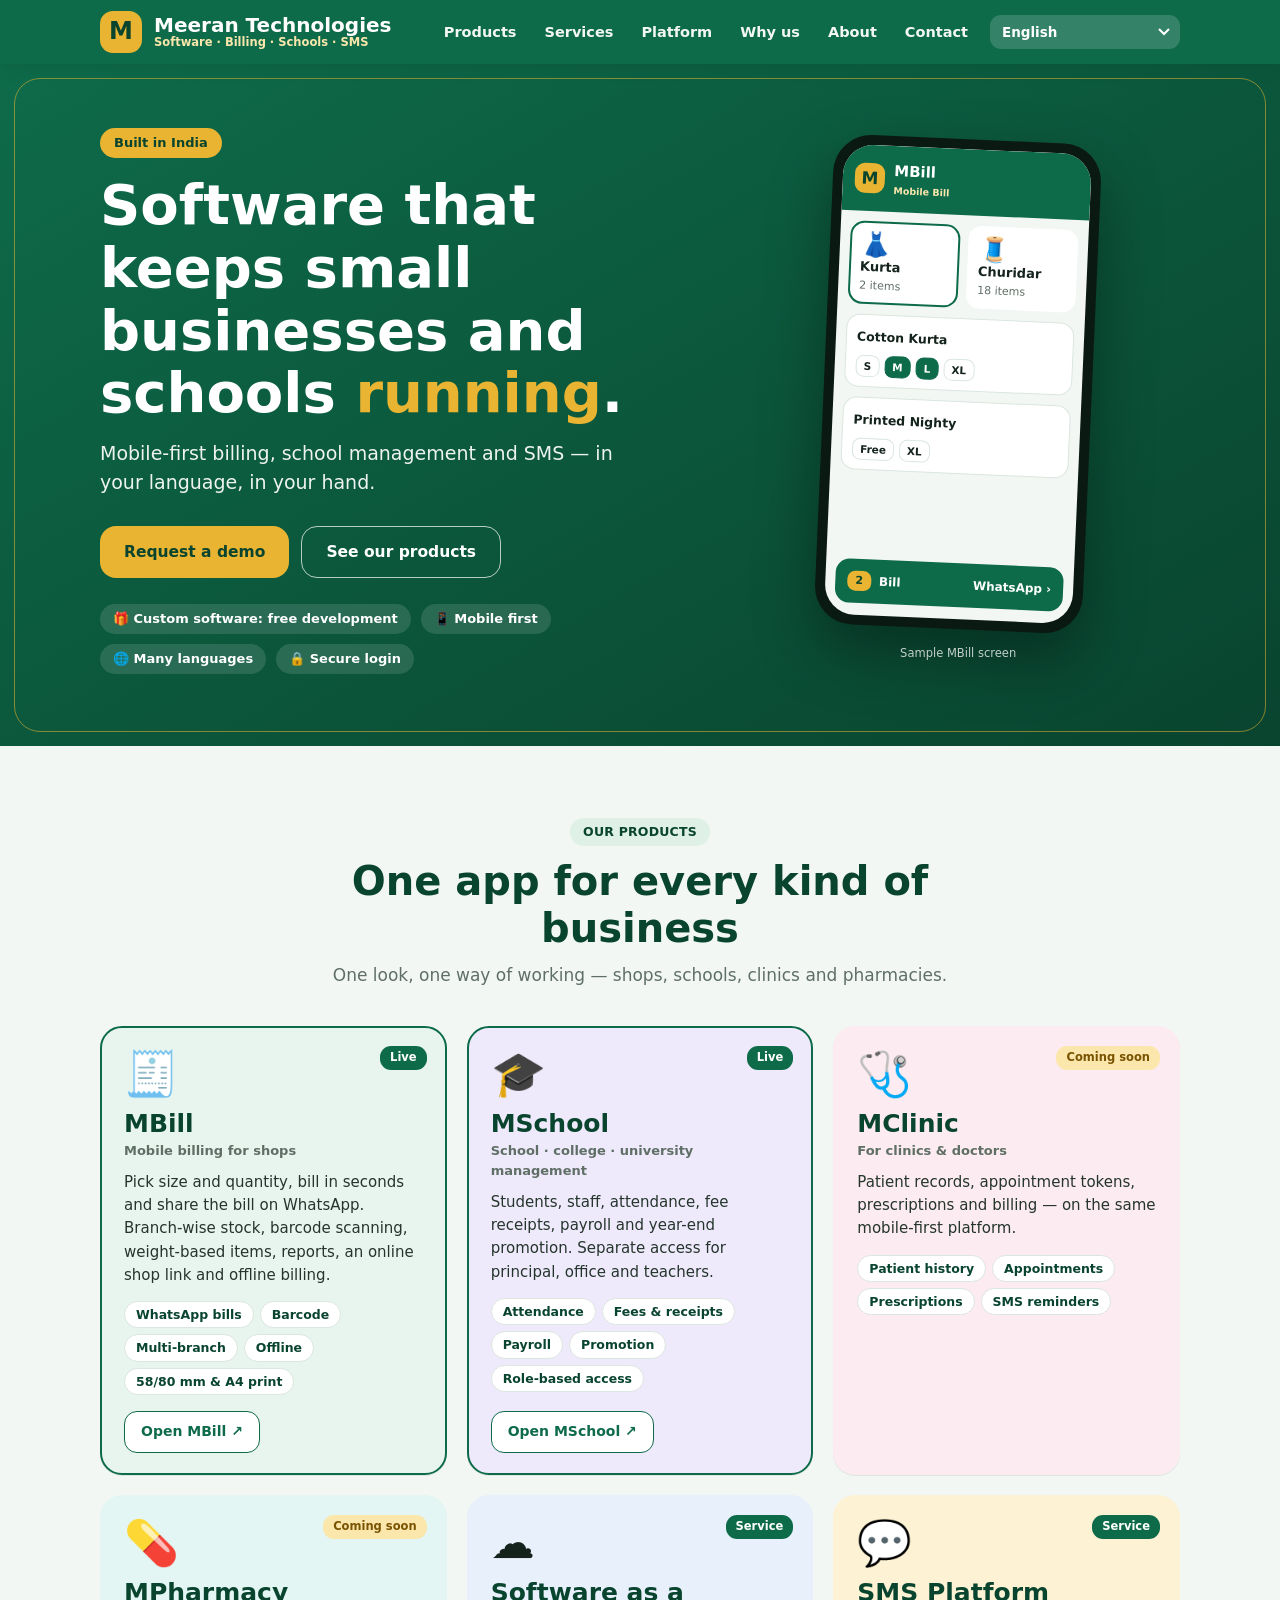
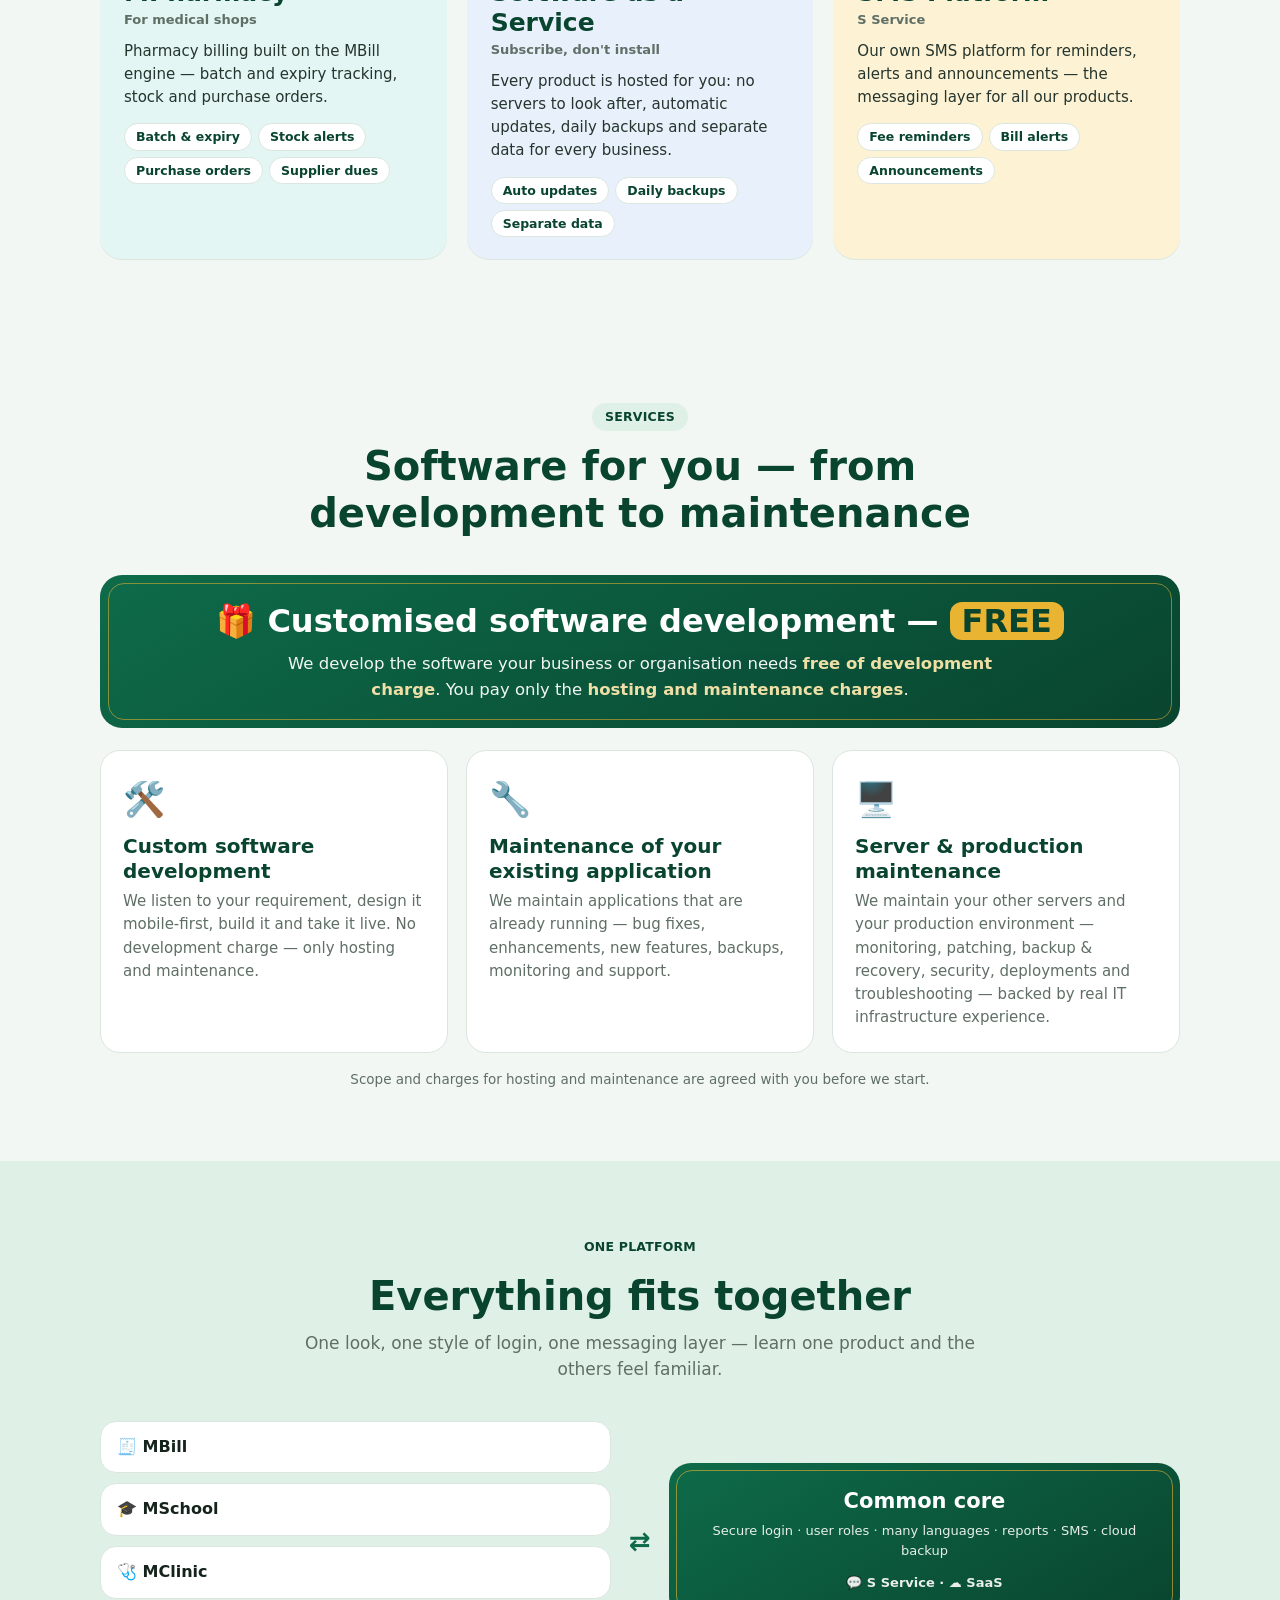
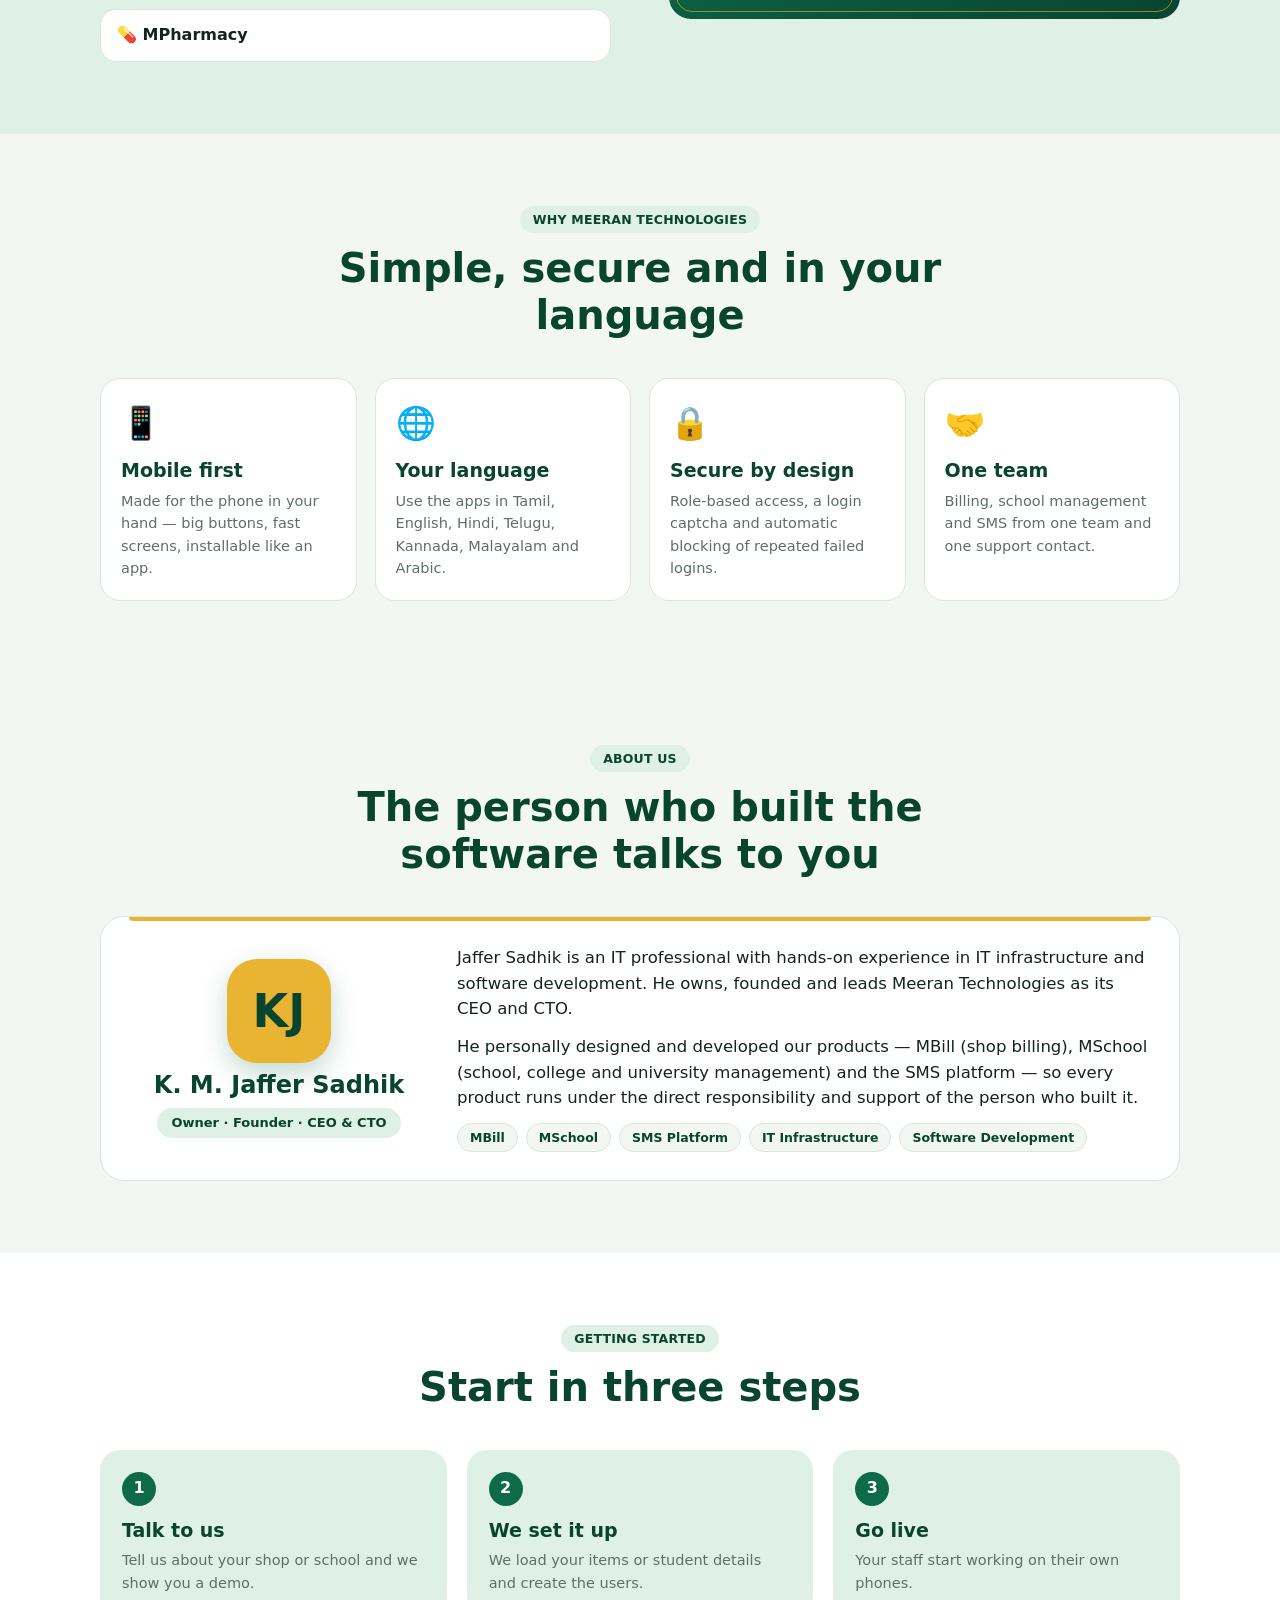
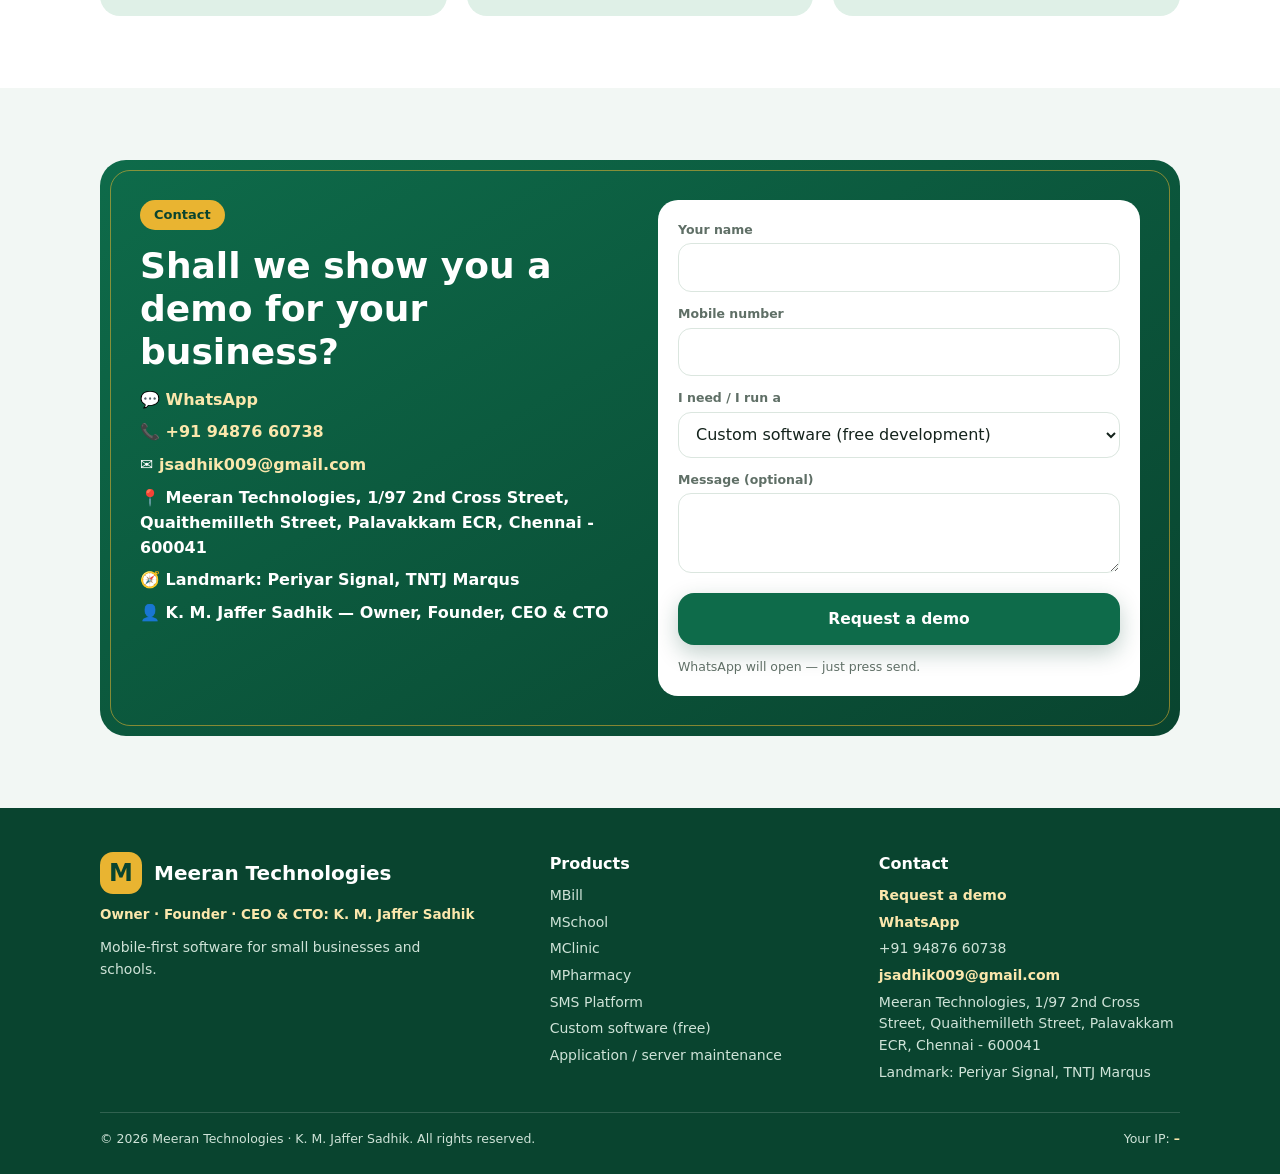
==== commit 5b3a09dd: "jj" ====
--- a/website/src/main/webapp/index.html
+++ b/website/src/main/webapp/index.html
@@ -4,11 +4,11 @@
 <meta charset="utf-8">
 <meta name="viewport" content="width=device-width, initial-scale=1, viewport-fit=cover">
 <meta name="theme-color" content="#0e6b4a">
-<meta http-equiv="Content-Security-Policy" content="default-src 'self'; script-src 'self'; style-src 'self' 'unsafe-inline' https://fonts.googleapis.com; font-src https://fonts.gstatic.com; img-src 'self' data:; connect-src 'self'; form-action 'self'; base-uri 'self'; object-src 'none'">
+<meta http-equiv="Content-Security-Policy" content="default-src 'self'; script-src 'self' https://translate.google.com https://translate.googleapis.com https://www.gstatic.com; style-src 'self' 'unsafe-inline' https://fonts.googleapis.com https://www.gstatic.com https://translate.googleapis.com; font-src https://fonts.gstatic.com; img-src 'self' data: https://www.gstatic.com https://translate.google.com https://translate.googleapis.com https://fonts.gstatic.com; connect-src 'self' https://translate.googleapis.com https://translate.google.com; frame-src https://translate.google.com; form-action 'self'; base-uri 'self'; object-src 'none'">
 <meta name="referrer" content="strict-origin-when-cross-origin">
 <meta name="author" content="K. M. Jaffer Sadhik">
 <title>Meeran Technologies · Billing, school management &amp; SMS software</title>
-<meta name="description" content="Meeran Technologies builds mobile-first software for small businesses and schools: MBill (shop billing), MSchool (school, college and university management), MClinic, MPharmacy, software as a service and an SMS platform.">
+<meta name="description" content="Meeran Technologies builds mobile-first software for small businesses and schools: MBill (shop billing), MSchool (school, college and university management), MClinic, MPharmacy, software as a service and an SMS platform. Custom software is developed free of development charge (hosting and maintenance charges only); we also maintain existing applications, servers and production environments.">
 <meta property="og:title" content="Meeran Technologies">
 <meta property="og:description" content="Mobile-first billing, school management and SMS software — in your language.">
 <meta property="og:type" content="website">
@@ -16,7 +16,7 @@
 <link rel="icon" href="img/favicon.svg" type="image/svg+xml">
 <link rel="preconnect" href="https://fonts.googleapis.com">
 <link rel="preconnect" href="https://fonts.gstatic.com" crossorigin>
-<link href="https://fonts.googleapis.com/css2?family=DM+Sans:wght@500;700&family=Mukta+Malar:wght@600;800&family=Noto+Sans+Tamil:wght@400;600;700&display=swap" rel="stylesheet">
+<link href="https://fonts.googleapis.com/css2?family=DM+Sans:wght@500;700&family=Mukta+Malar:wght@600;800&family=Noto+Sans+Tamil:wght@400;600;700&family=Noto+Sans+Devanagari:wght@400;600;700&family=Noto+Sans+Telugu:wght@400;600;700&family=Noto+Sans+Kannada:wght@400;600;700&family=Noto+Sans+Malayalam:wght@400;600;700&family=Noto+Sans+Arabic:wght@400;600;700&display=swap" rel="stylesheet">
 <link rel="stylesheet" href="css/site.css">
 <script type="application/ld+json">{"@context":"https://schema.org","@type":"Organization","name":"Meeran Technologies","url":"https://meeran-technologies.duckdns.org/","description":"Mobile-first billing, school management and SMS software.","email":"jsadhik009@gmail.com","telephone":"+91 94876 60738","address":{"@type":"PostalAddress","streetAddress":"1/97 2nd Cross Street, Quaithemilleth Street, Palavakkam ECR","addressLocality":"Chennai","addressRegion":"Tamil Nadu","postalCode":"600041","addressCountry":"IN"},"founder":{"@type":"Person","name":"K. M. Jaffer Sadhik","jobTitle":"Owner, Founder, CEO & CTO","worksFor":{"@type":"Organization","name":"Meeran Technologies"}}}</script>
 </head>
@@ -32,16 +32,27 @@
     <button class="burger" id="burger" aria-label="Menu" aria-expanded="false" aria-controls="nav">☰</button>
     <nav class="nav" id="nav" aria-label="Main">
       <a href="#products" data-ta="தயாரிப்புகள்">Products</a>
+      <a href="#services" data-ta="சேவைகள்">Services</a>
       <a href="#platform" data-ta="பிளாட்ஃபார்ம்">Platform</a>
       <a href="#why" data-ta="ஏன் நாங்கள்">Why us</a>
       <a href="#about" data-ta="எங்களைப் பற்றி">About</a>
       <a href="#contact" data-ta="தொடர்புக்கு">Contact</a>
-      <div class="lang" role="group" aria-label="Language">
-        <button type="button" data-lang="en" class="on">EN</button>
-        <button type="button" data-lang="ta">தமிழ்</button>
+      <div class="langsel">
+        <label for="langSel" class="sr">Language</label>
+        <select id="langSel" aria-label="Language / மொழி / भाषा / لغة">
+          <option value="en">English</option>
+          <option value="ta">தமிழ்</option>
+          <option value="hi">हिन्दी</option>
+          <option value="te">తెలుగు</option>
+          <option value="kn">ಕನ್ನಡ</option>
+          <option value="ml">മലയാളം</option>
+          <option value="ar">العربية</option>
+          <option value="other">🌐 All other languages…</option>
+        </select>
       </div>
     </nav>
   </div>
+  <div id="gt" class="gt" hidden translate="no"><span>🌐</span><div id="gt_el"></div></div>
 </header>
 
 <main id="top">
@@ -57,6 +68,7 @@
         <a class="btn ghost" href="#products" data-ta="தயாரிப்புகளைப் பாருங்கள்">See our products</a>
       </div>
       <div class="facts">
+        <span data-ta="🎁 கஸ்டம் மென்பொருள் இலவசம்">🎁 Custom software: free development</span>
         <span data-ta="📱 மொபைலுக்கு முதலிடம்">📱 Mobile first</span>
         <span data-ta="🌐 பல மொழிகள்">🌐 Many languages</span>
         <span data-ta="🔒 பாதுகாப்பான உள்நுழைவு">🔒 Secure login</span>
@@ -156,6 +168,38 @@
 </section>
 
 <!-- ======================= PLATFORM ======================= -->
+<!-- ======================= SERVICES ======================= -->
+<section id="services">
+  <div class="wrap">
+    <div class="sec-h">
+      <span class="kick" data-ta="சேவைகள்">SERVICES</span>
+      <h2 data-ta="உங்களுக்கான மென்பொருள் — உருவாக்கம் முதல் பராமரிப்பு வரை">Software for you — from development to maintenance</h2>
+    </div>
+    <div class="freebox">
+      <div class="big" data-ta="🎁 கஸ்டமைஸ்டு மென்பொருள் உருவாக்கம் — <em>இலவசம்</em>">🎁 Customised software development — <em>FREE</em></div>
+      <p data-ta="உங்கள் வியாபாரம் அல்லது நிறுவனத்துக்குத் தேவையான மென்பொருளை நாங்கள் இலவசமாக உருவாக்கித் தருகிறோம். <b>ஹோஸ்டிங் மற்றும் பராமரிப்பு கட்டணம் மட்டுமே</b> பெறப்படும்.">We develop the software your business or organisation needs <b>free of development charge</b>. You pay only the <b>hosting and maintenance charges</b>.</p>
+    </div>
+    <div class="svc">
+      <div>
+        <i aria-hidden="true">🛠️</i>
+        <b data-ta="கஸ்டம் மென்பொருள் உருவாக்கம்">Custom software development</b>
+        <p data-ta="உங்கள் தேவையைக் கேட்டு, மொபைலுக்கு ஏற்ற வகையில் வடிவமைத்து, உருவாக்கி, இயக்கத்தில் கொண்டுவருகிறோம். மென்பொருளை உருவாக்க கட்டணம் இல்லை; ஹோஸ்டிங் மற்றும் பராமரிப்புக்கு மட்டும்.">We listen to your requirement, design it mobile-first, build it and take it live. No development charge — only hosting and maintenance.</p>
+      </div>
+      <div>
+        <i aria-hidden="true">🔧</i>
+        <b data-ta="உள்ள அப்ளிகேஷன் பராமரிப்பு">Maintenance of your existing application</b>
+        <p data-ta="ஏற்கனவே இயங்கும் உங்கள் அப்ளிகேஷனை பராமரிக்கிறோம் — பிழை திருத்தம், மேம்பாடுகள், புதிய வசதிகள், பேக்அப், கண்காணிப்பு மற்றும் ஆதரவு.">We maintain applications that are already running — bug fixes, enhancements, new features, backups, monitoring and support.</p>
+      </div>
+      <div>
+        <i aria-hidden="true">🖥️</i>
+        <b data-ta="சர்வர் &amp; ப்ரொடக்ஷன் பராமரிப்பு">Server &amp; production maintenance</b>
+        <p data-ta="உங்கள் மற்ற சர்வர்களையும் ப்ரொடக்ஷன் சூழலையும் பராமரிக்கிறோம் — கண்காணிப்பு, பேட்ச், பேக்அப் &amp; மீட்பு, பாதுகாப்பு, டிப்ளாய்மெண்ட், சிக்கல் தீர்வு. ஐடி உள்கட்டமைப்பு அனுபவத்துடன்.">We maintain your other servers and your production environment — monitoring, patching, backup &amp; recovery, security, deployments and troubleshooting — backed by real IT infrastructure experience.</p>
+      </div>
+    </div>
+    <p class="svcnote" data-ta="வரம்பு மற்றும் கட்டண விவரங்கள் வேலை தொடங்கும் முன் பேசி ஒப்புக்கொள்ளப்படும்.">Scope and charges for hosting and maintenance are agreed with you before we start.</p>
+  </div>
+</section>
+
 <section class="plat" id="platform">
   <div class="wrap">
     <div class="sec-h">
@@ -243,8 +287,11 @@
         <form id="demoForm" hidden>
           <div><label for="fName" data-ta="உங்கள் பெயர்">Your name</label><input id="fName" name="name" autocomplete="name" required maxlength="80"></div>
           <div><label for="fPhone" data-ta="மொபைல் எண்">Mobile number</label><input id="fPhone" name="phone" type="tel" inputmode="tel" autocomplete="tel" maxlength="20"></div>
-          <div><label for="fType" data-ta="நீங்கள்">I run a</label>
+          <div><label for="fType" data-ta="எது தேவை">I need / I run a</label>
             <select id="fType" name="type">
+              <option value="Custom software (free development)" data-ta="கஸ்டம் மென்பொருள் (இலவச உருவாக்கம்)">Custom software (free development)</option>
+              <option value="Maintain my application" data-ta="என் அப்ளிகேஷன் பராமரிப்பு">Maintain my existing application</option>
+              <option value="Server / production maintenance" data-ta="சர்வர் / ப்ரொடக்ஷன் பராமரிப்பு">Server / production maintenance</option>
               <option value="Shop" data-ta="கடை / வியாபாரம்">Shop / business</option>
               <option value="School / college" data-ta="பள்ளி / கல்லூரி">School / college</option>
               <option value="Clinic" data-ta="கிளினிக்">Clinic</option>
@@ -274,7 +321,7 @@
       </div>
       <div>
         <h4 data-ta="தயாரிப்புகள்">Products</h4>
-        <ul><li>MBill</li><li>MSchool</li><li>MClinic</li><li>MPharmacy</li><li data-ta="SMS பிளாட்ஃபார்ம்">SMS Platform</li></ul>
+        <ul><li>MBill</li><li>MSchool</li><li>MClinic</li><li>MPharmacy</li><li data-ta="SMS பிளாட்ஃபார்ம்">SMS Platform</li><li data-ta="கஸ்டம் மென்பொருள் (இலவசம்)">Custom software (free)</li><li data-ta="அப்ளிகேஷன் / சர்வர் பராமரிப்பு">Application / server maintenance</li></ul>
       </div>
       <div>
         <h4 data-ta="தொடர்புக்கு">Contact</h4>
--- a/website/src/main/webapp/css/site.css
+++ b/website/src/main/webapp/css/site.css
@@ -4,8 +4,8 @@
   --gold:#e9b431; --gold-l:#fbe7ac;
   --ink:#14231c; --muted:#5f6f66; --line:#dbe6df;
   --bg:#f2f7f4; --card:#fff; --wa:#1faa59; --bad:#b3261e;
-  --body:'DM Sans','Noto Sans Tamil','Latha','Nirmala UI',system-ui,-apple-system,'Segoe UI',Roboto,sans-serif;
-  --head:'Mukta Malar','DM Sans','Noto Sans Tamil','Latha',system-ui,sans-serif;
+  --body:'DM Sans','Noto Sans Tamil','Noto Sans Devanagari','Noto Sans Telugu','Noto Sans Kannada','Noto Sans Malayalam','Noto Sans Arabic','Latha','Nirmala UI',system-ui,-apple-system,'Segoe UI',Roboto,sans-serif;
+  --head:'Mukta Malar','DM Sans','Noto Sans Tamil','Noto Sans Devanagari','Noto Sans Telugu','Noto Sans Kannada','Noto Sans Malayalam','Noto Sans Arabic','Latha',system-ui,sans-serif;
   --wrap:1120px;
 }
 *{box-sizing:border-box;margin:0;padding:0;-webkit-tap-highlight-color:transparent}
@@ -18,8 +18,8 @@
 button{cursor:pointer;border:0;background:none}
 :focus-visible{outline:3px solid var(--gold);outline-offset:2px;border-radius:8px}
 .wrap{max-width:var(--wrap);margin:0 auto;padding:0 20px}
-.skip{position:absolute;left:-999px;top:8px;background:var(--gold);color:var(--leaf-d);padding:8px 14px;border-radius:10px;font-weight:700;z-index:100}
-.skip:focus{left:12px}
+.skip{position:absolute;left:12px;top:-80px;background:var(--gold);color:var(--leaf-d);padding:8px 14px;border-radius:10px;font-weight:700;z-index:100}
+.skip:focus{top:8px}
 
 /* ---------- top bar (same as the app bar) ---------- */
 .bar{position:sticky;top:0;z-index:50;background:var(--leaf);color:#fff;box-shadow:0 2px 14px rgba(9,68,47,.25)}
@@ -168,12 +168,6 @@
   footer .cols{grid-template-columns:1fr 1fr}
 }
 @media(max-width:720px){
-  .burger{display:block}
-  .lang{margin-left:0}
-  .nav{display:none;position:absolute;left:0;right:0;top:64px;background:var(--leaf);flex-direction:column;align-items:stretch;padding:8px 16px 16px;gap:2px;box-shadow:0 12px 22px rgba(9,68,47,.3)}
-  .nav.open{display:flex}
-  .nav a{padding:12px}
-  .nav .lang{align-self:flex-start;margin:8px 0 0}
   .grid{grid-template-columns:1fr}
   .why{grid-template-columns:1fr}
   section{padding:52px 0}
@@ -195,3 +189,46 @@
 .founder .tags span{background:var(--bg);border:1px solid var(--line);color:var(--leaf-d);font-weight:700;font-size:12.5px;border-radius:20px;padding:4px 12px}
 footer .own{margin-top:10px;font-weight:700;color:var(--gold-l);font-size:13.5px}
 @media(max-width:720px){.founder{grid-template-columns:1fr;padding:22px 18px}}
+
+/* ---- services ---- */
+.freebox{background:linear-gradient(150deg,#0e6b4a,#09442f);color:#fff;border-radius:22px;padding:26px 28px;text-align:center;position:relative;overflow:hidden;margin-bottom:22px}
+.freebox::after{content:"";position:absolute;inset:8px;border:1.5px solid rgba(233,180,49,.55);border-radius:16px;pointer-events:none}
+.freebox .big{font-family:var(--head);font-size:clamp(22px,3.4vw,32px);font-weight:800;line-height:1.25}
+.freebox .big em{font-style:normal;background:var(--gold);color:var(--leaf-d);border-radius:12px;padding:0 12px}
+.freebox p{margin:10px auto 0;max-width:720px;font-size:16.5px;opacity:.95}
+.freebox b{color:var(--gold-l)}
+.svc{display:grid;grid-template-columns:repeat(3,1fr);gap:18px}
+.svc div{background:#fff;border:1px solid var(--line);border-radius:20px;padding:22px}
+.svc i{font-style:normal;font-size:34px;display:block}
+.svc b{font-family:var(--head);font-size:20px;display:block;margin:8px 0 6px;color:var(--leaf-d);line-height:1.25}
+.svc p{font-size:15px;color:var(--muted)}
+.svcnote{text-align:center;color:var(--muted);font-size:13.5px;margin-top:16px}
+@media(max-width:960px){.svc{grid-template-columns:1fr}}
+
+/* ---- language selector + right-to-left ---- */
+.sr{position:absolute;width:1px;height:1px;overflow:hidden;clip:rect(0 0 0 0);white-space:nowrap}
+.langsel{margin-left:6px}
+.langsel select{appearance:none;-webkit-appearance:none;background:rgba(255,255,255,.16) url("data:image/svg+xml,%3Csvg xmlns='http://www.w3.org/2000/svg' width='12' height='8'%3E%3Cpath d='M1 1l5 5 5-5' fill='none' stroke='%23fff' stroke-width='2'/%3E%3C/svg%3E") no-repeat right 10px center;color:#fff;font:700 13.5px var(--body);border:0;border-radius:11px;padding:9px 30px 9px 12px;cursor:pointer;max-width:190px}
+.langsel select option{color:#102a20;background:#fff}
+.gt{background:var(--leaf-d);color:#fff;padding:6px 16px;display:flex;align-items:center;gap:10px;justify-content:center;font-size:13px}
+.gt[hidden]{display:none!important}
+.gt .goog-te-gadget{font-size:0;color:transparent}
+.gt .goog-te-gadget .goog-te-combo{font-size:14px;padding:6px 8px;border-radius:8px;border:0;max-width:240px}
+.gt .goog-te-gadget>span,.gt .goog-logo-link{display:none!important}
+body{top:0!important}.skiptranslate iframe.goog-te-banner-frame{display:none!important}
+[dir=rtl] .nav{margin-left:0;margin-right:auto}
+[dir=rtl] .langsel{margin-left:0;margin-right:6px}
+[dir=rtl] .langsel select{background-position:left 10px center;padding:9px 12px 9px 30px}
+[dir=rtl] body{text-align:right}
+[dir=rtl] .sec-h,[dir=rtl] .freebox,[dir=rtl] .svcnote{text-align:center}
+@media(max-width:720px){[dir=rtl] .nav{margin-right:0}.langsel select{max-width:none;width:100%}.nav .langsel{margin:8px 0 0}}
+
+@media(max-width:1100px){
+  .burger{display:block;margin-left:auto}
+  [dir=rtl] .burger{margin-left:0;margin-right:auto}
+  .nav,[dir=rtl] .nav{display:none;position:absolute;left:0;right:0;top:64px;margin:0;background:var(--leaf);flex-direction:column;align-items:stretch;padding:8px 16px 16px;gap:2px;box-shadow:0 12px 22px rgba(9,68,47,.3)}
+  .nav.open{display:flex}
+  .nav a{padding:12px}
+  .nav .langsel,[dir=rtl] .nav .langsel{margin:8px 0 0;align-self:flex-start}
+  .langsel select{max-width:none;min-width:200px}
+}
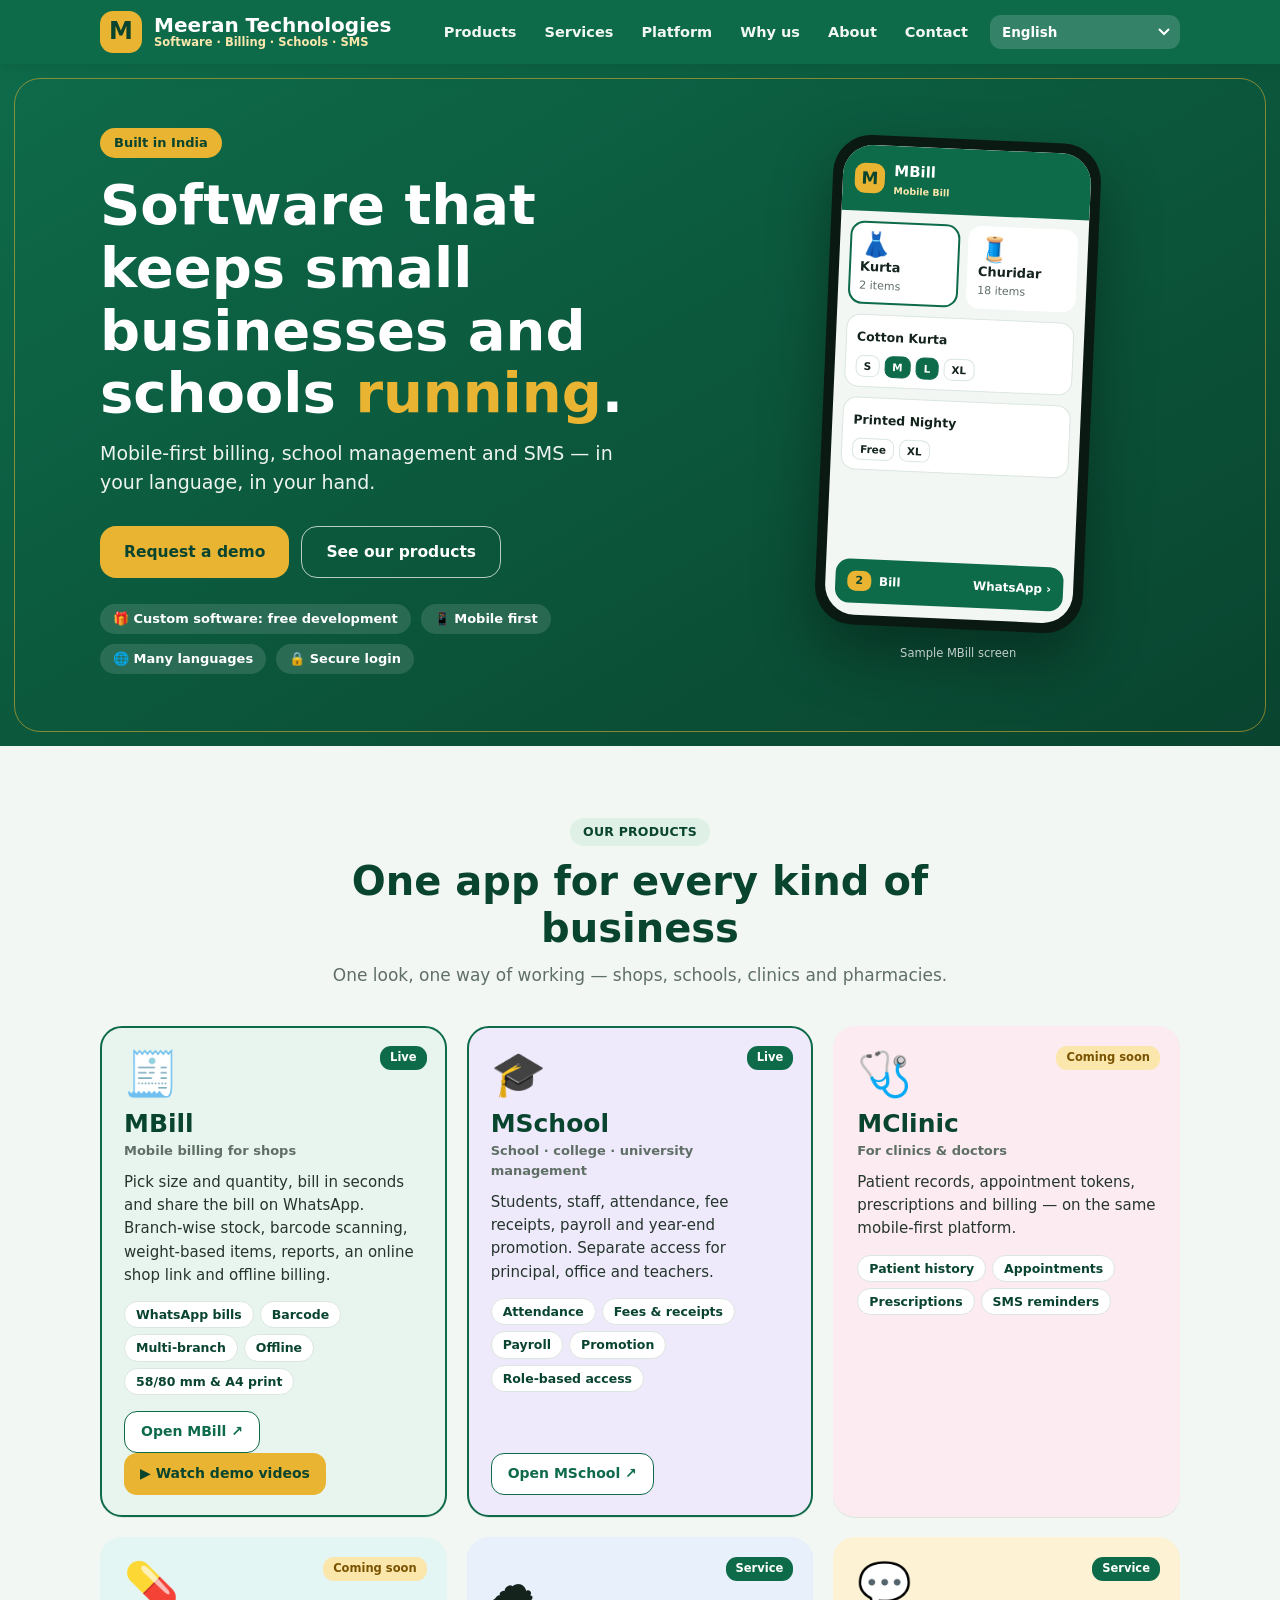
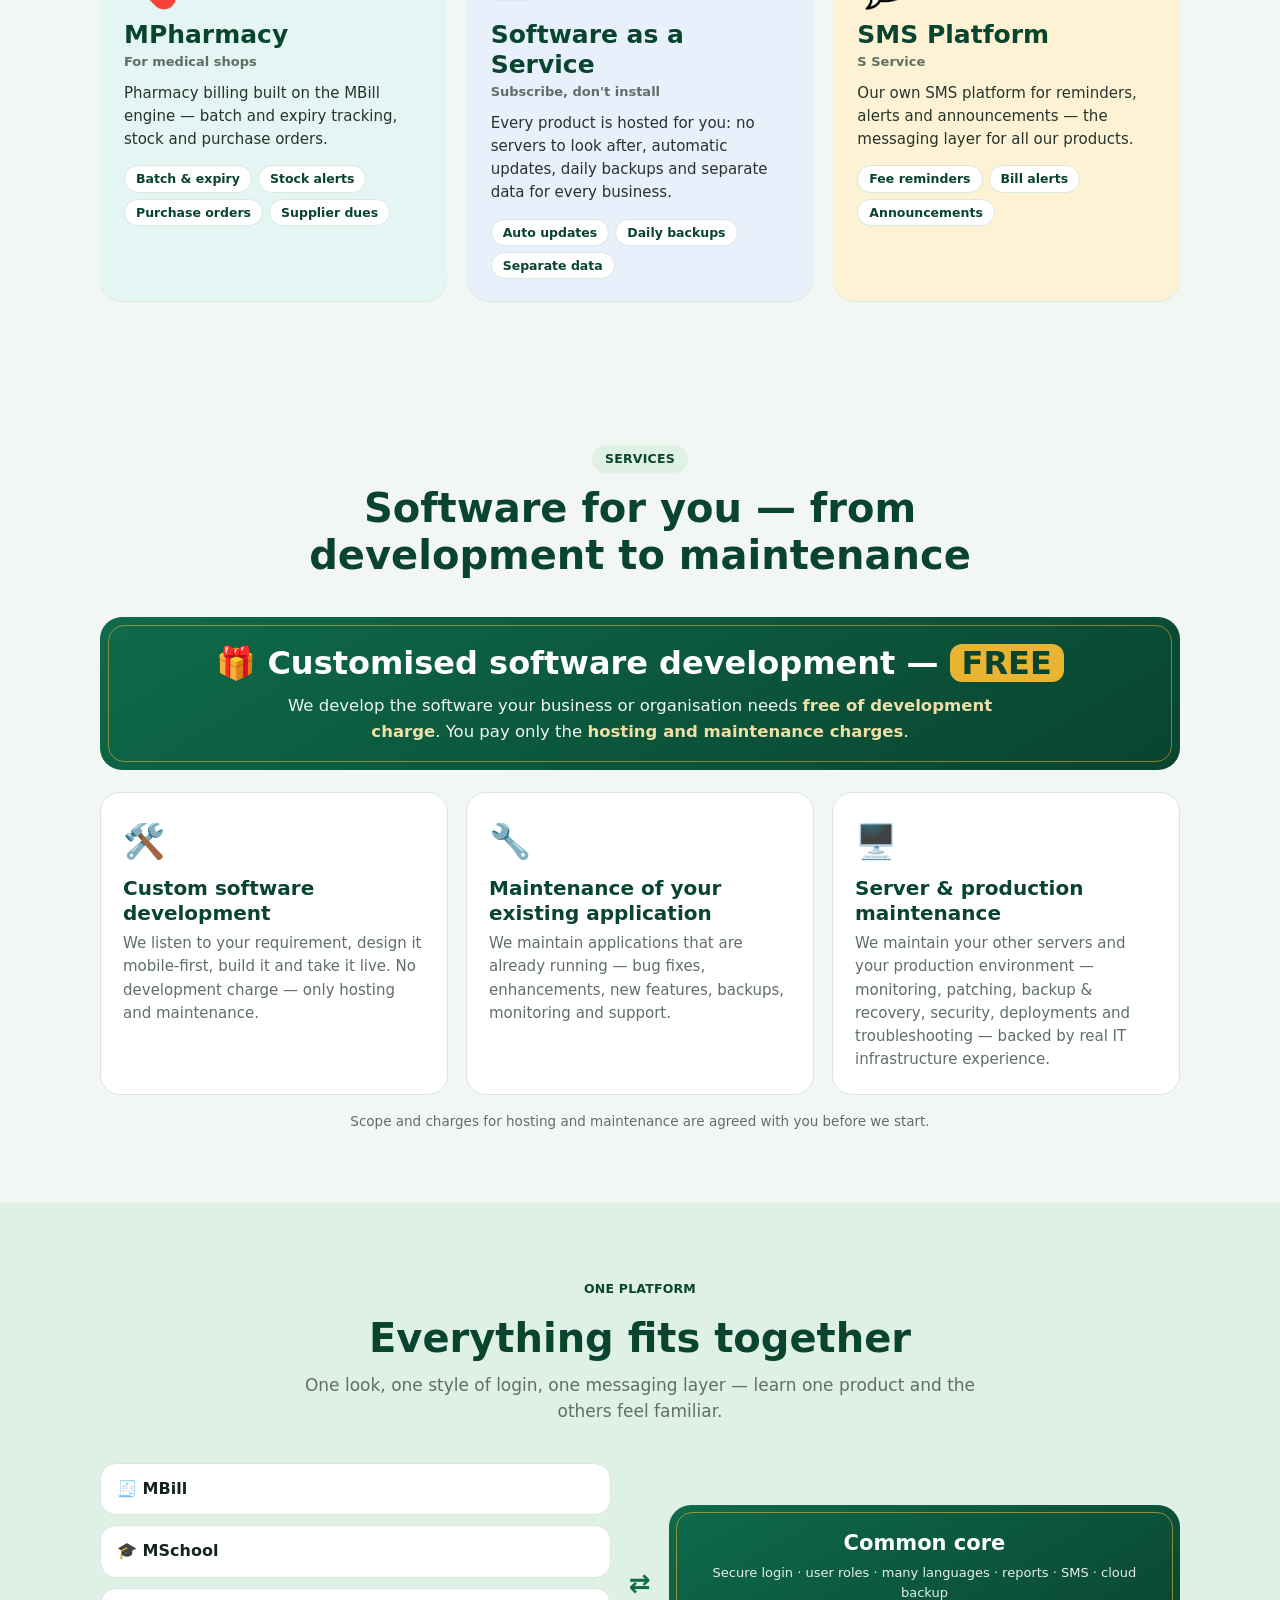
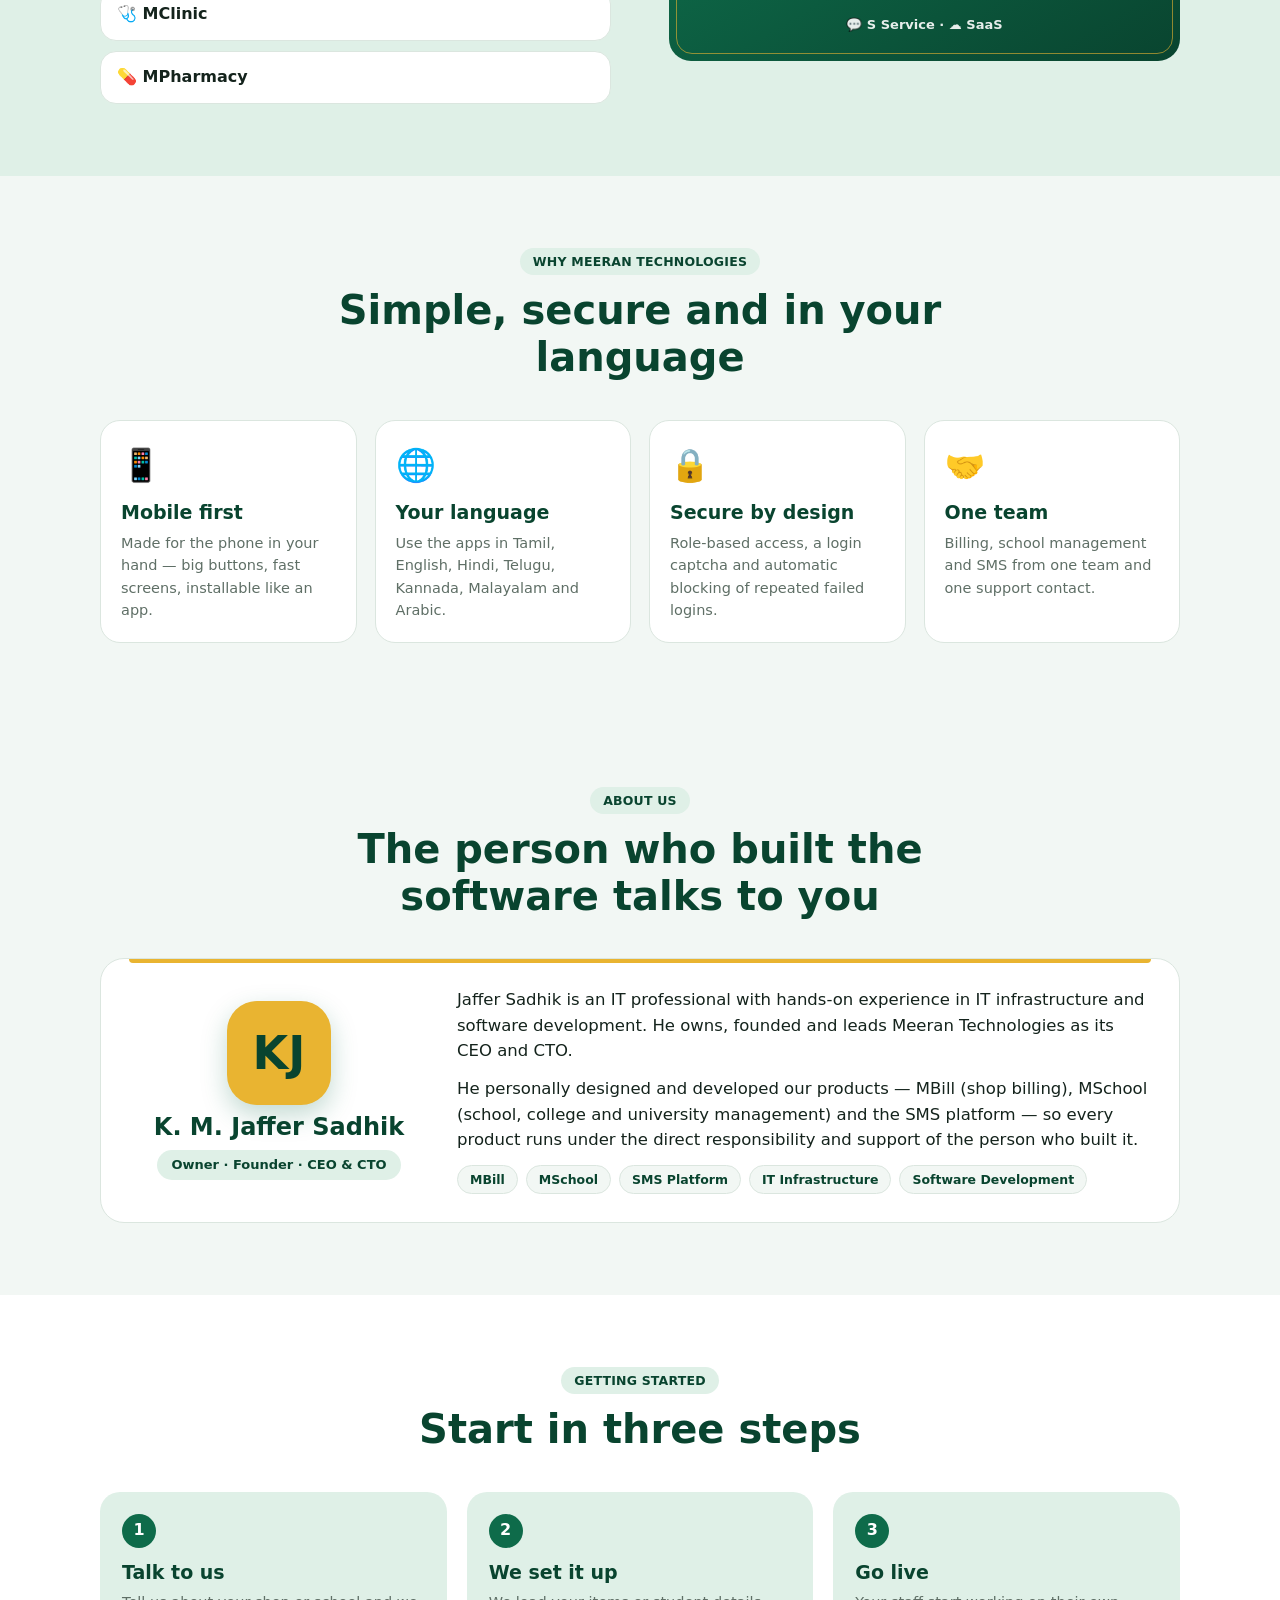
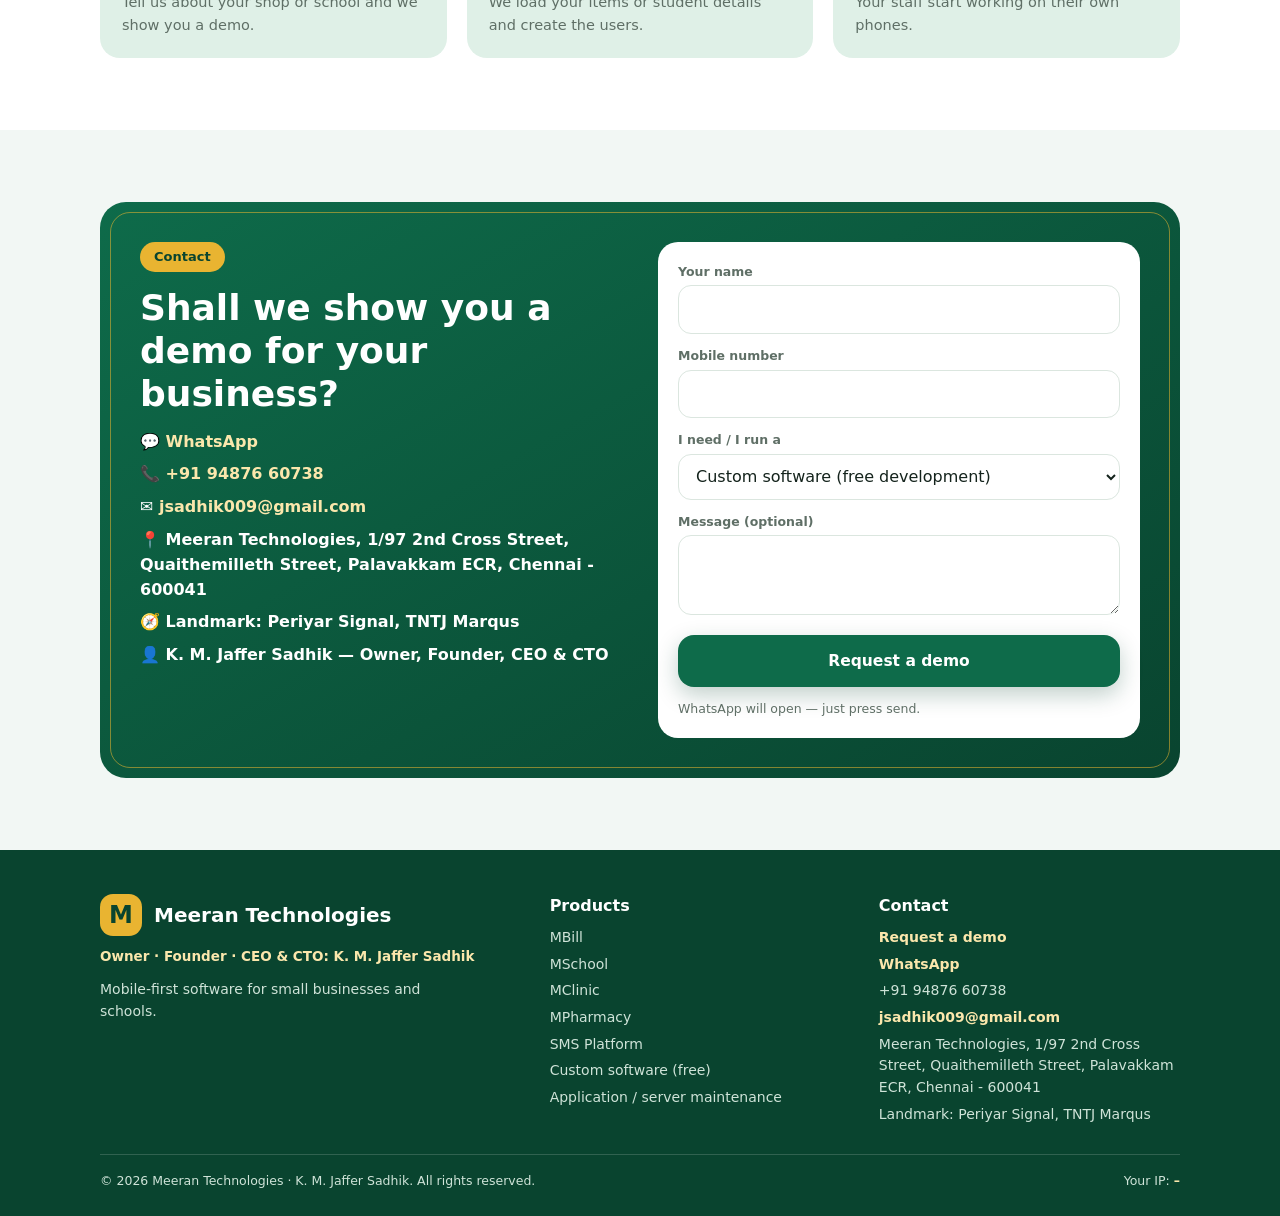
==== commit dbd7f2b7: "j" ====
--- a/website/src/main/webapp/index.html
+++ b/website/src/main/webapp/index.html
@@ -110,7 +110,7 @@
         <div class="chips">
           <span data-ta="WhatsApp பில்">WhatsApp bills</span><span data-ta="பார்கோடு">Barcode</span><span data-ta="பல கிளைகள்">Multi-branch</span><span data-ta="ஆஃப்லைன்">Offline</span><span data-ta="58/80 mm & A4 அச்சு">58/80 mm &amp; A4 print</span>
         </div>
-        <div class="go"><a class="btn line sm app-link" data-site="mbillUrl" href="#" hidden data-ta="MBill-ஐ திற ↗">Open MBill ↗</a></div>
+        <div class="go"><a class="btn line sm app-link" data-site="mbillUrl" href="#" hidden data-ta="MBill-ஐ திற ↗">Open MBill ↗</a> <a class="btn gold sm app-link" data-site="mbillUrl" data-path="demo/" href="#" hidden data-ta="▶ டெமோ வீடியோ பார்க்க">▶ Watch demo videos</a></div>
       </article>
 
       <article class="card live t-lav">
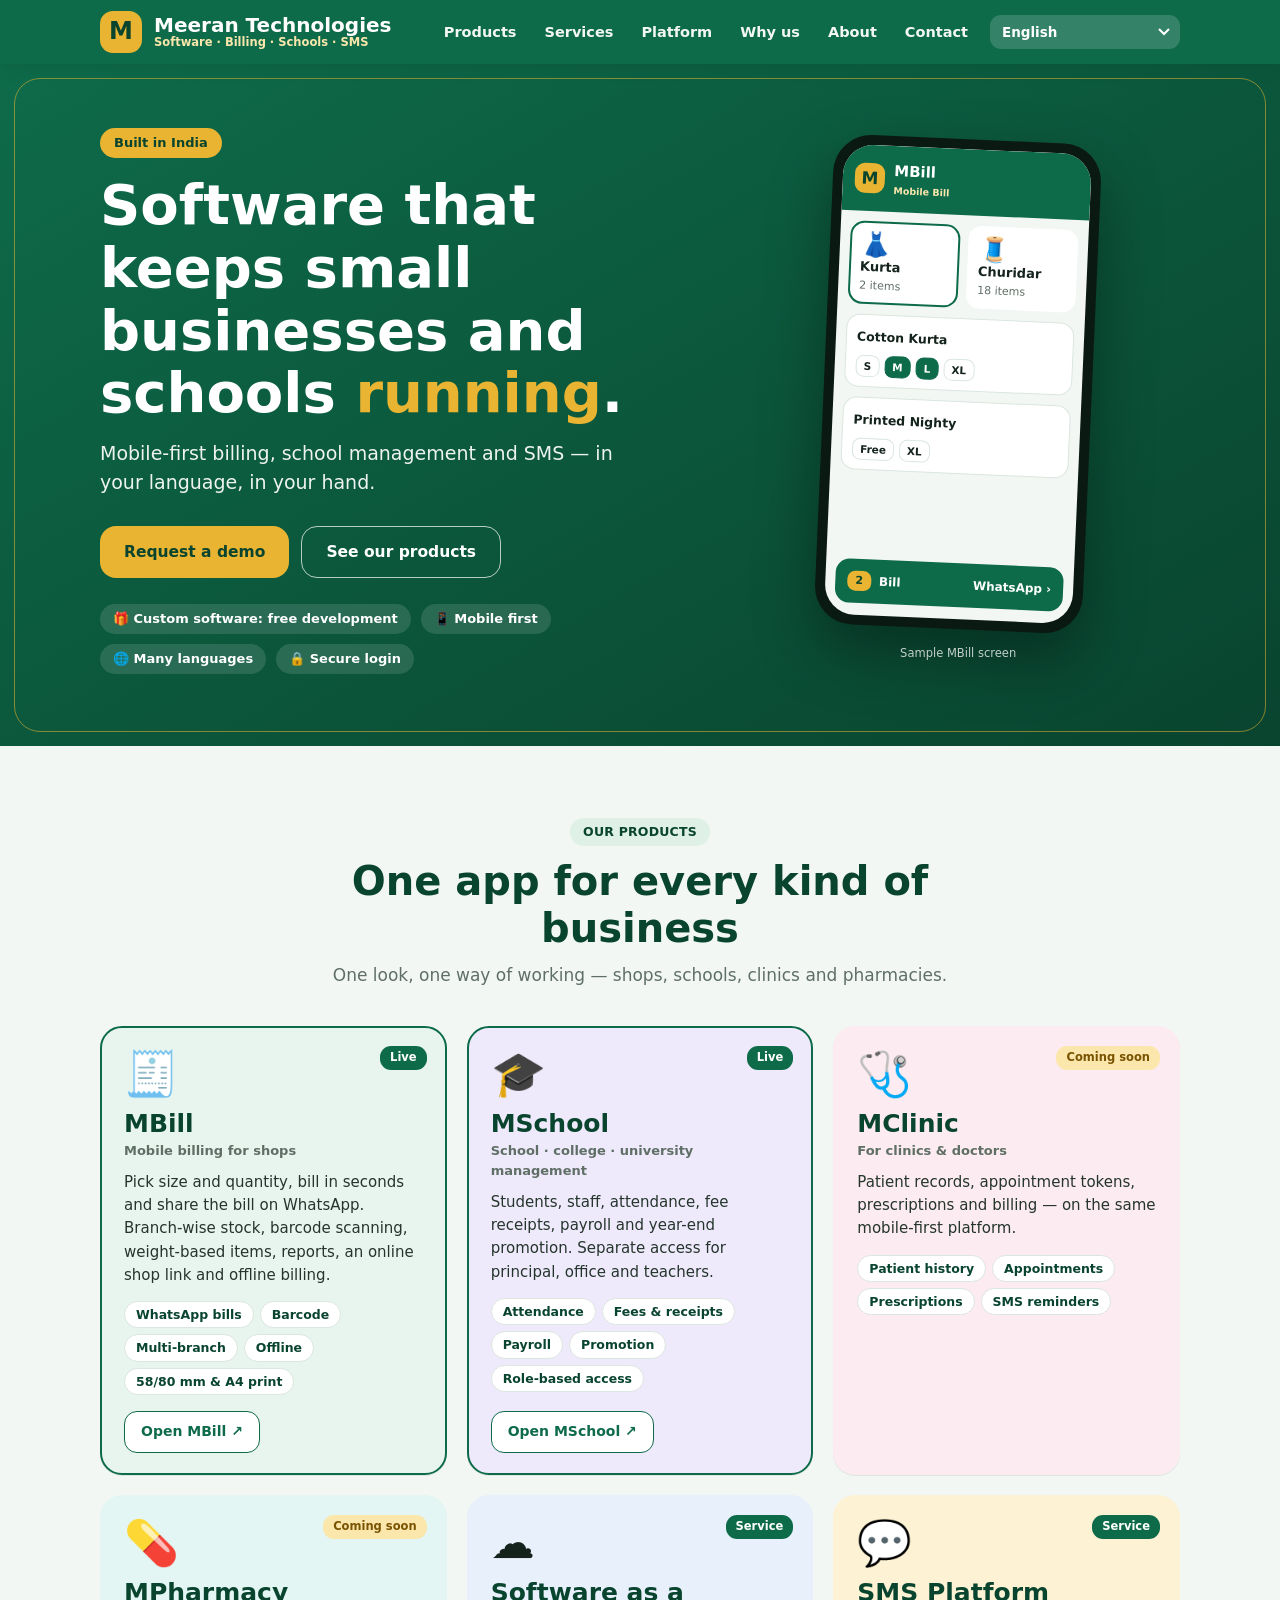
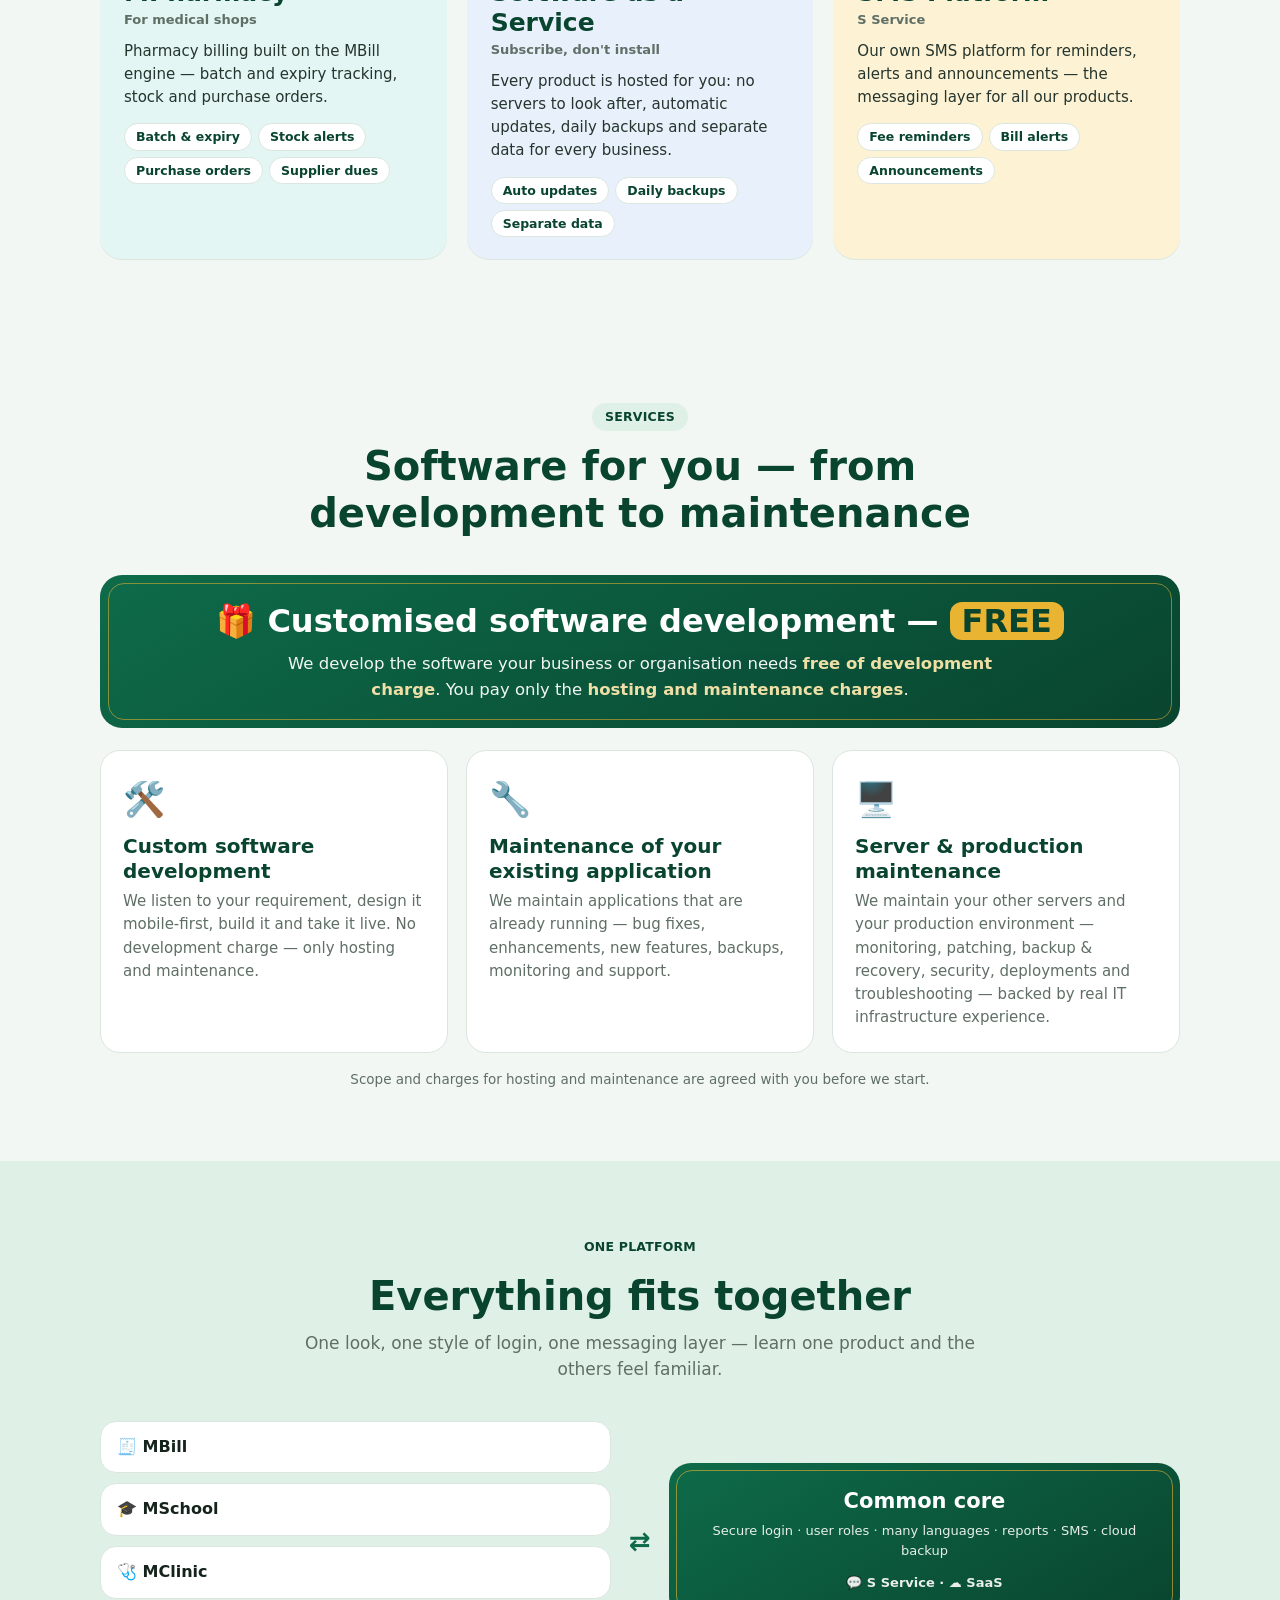
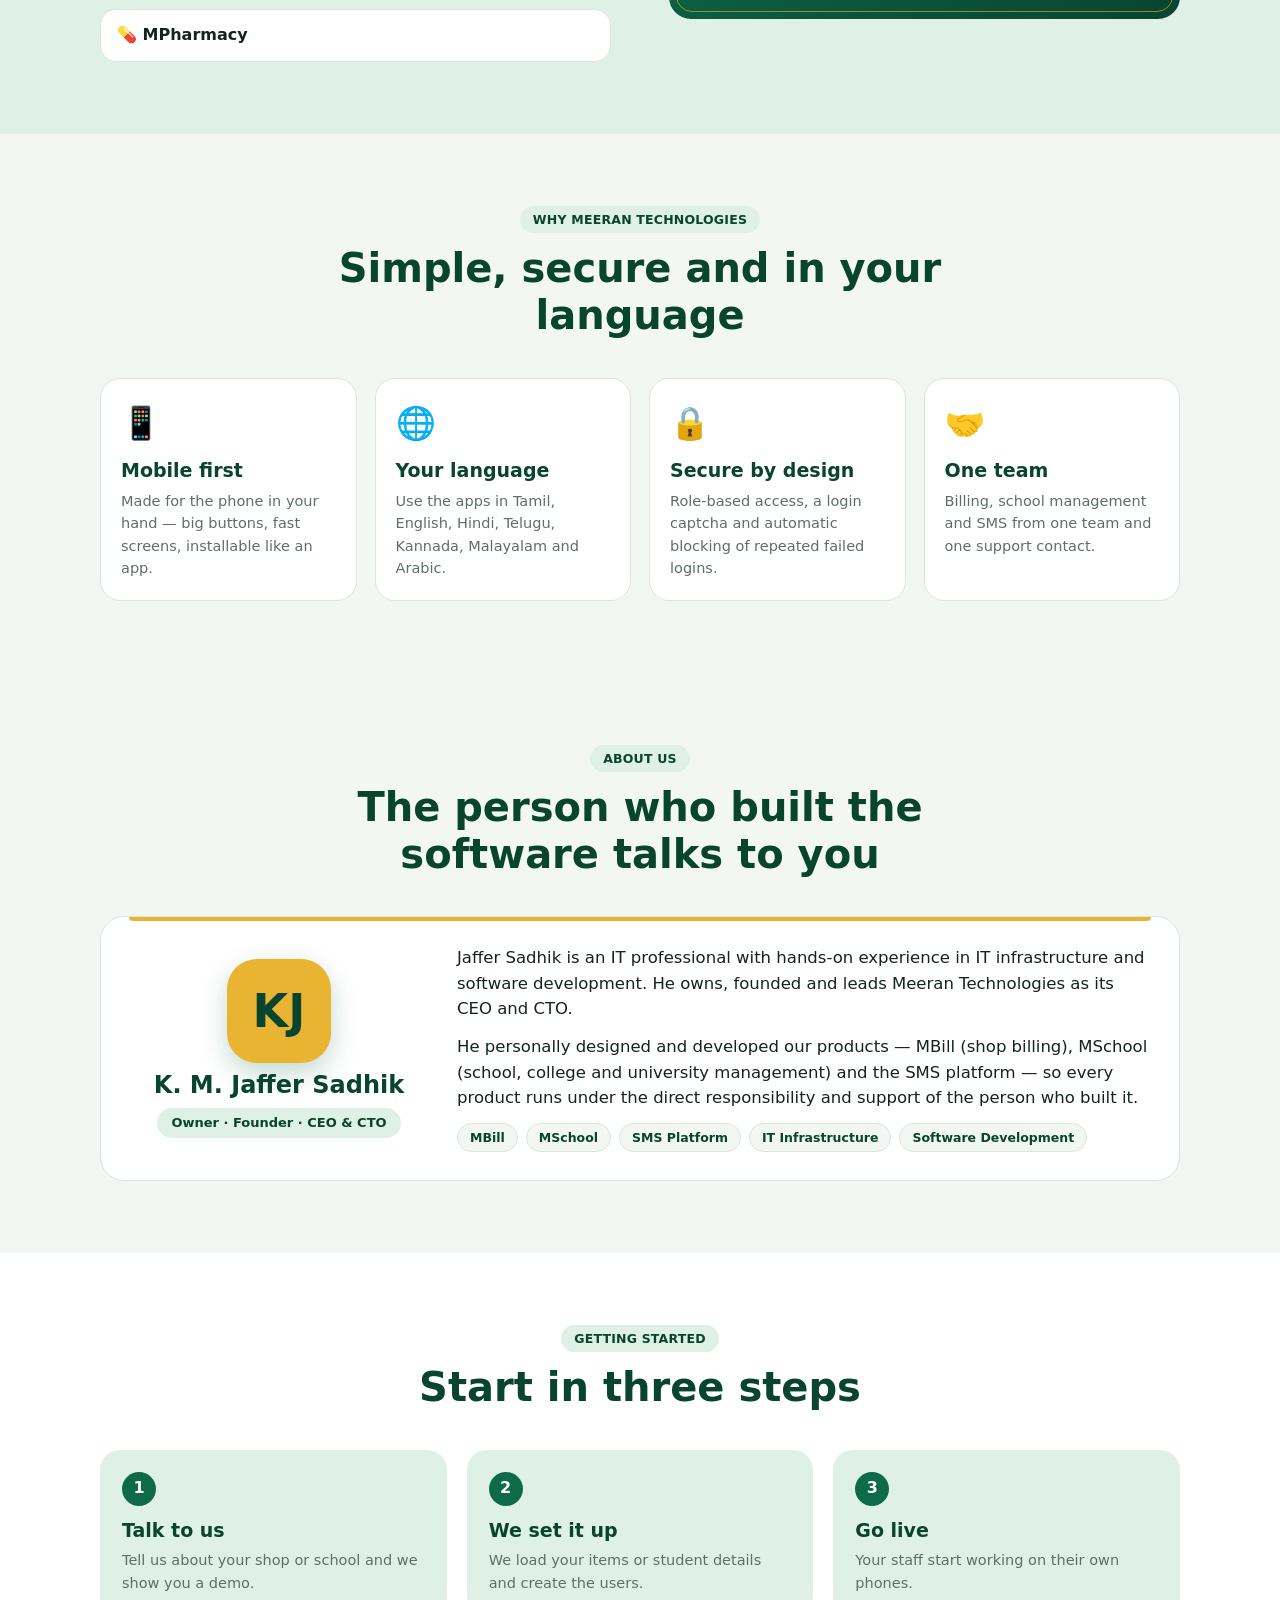
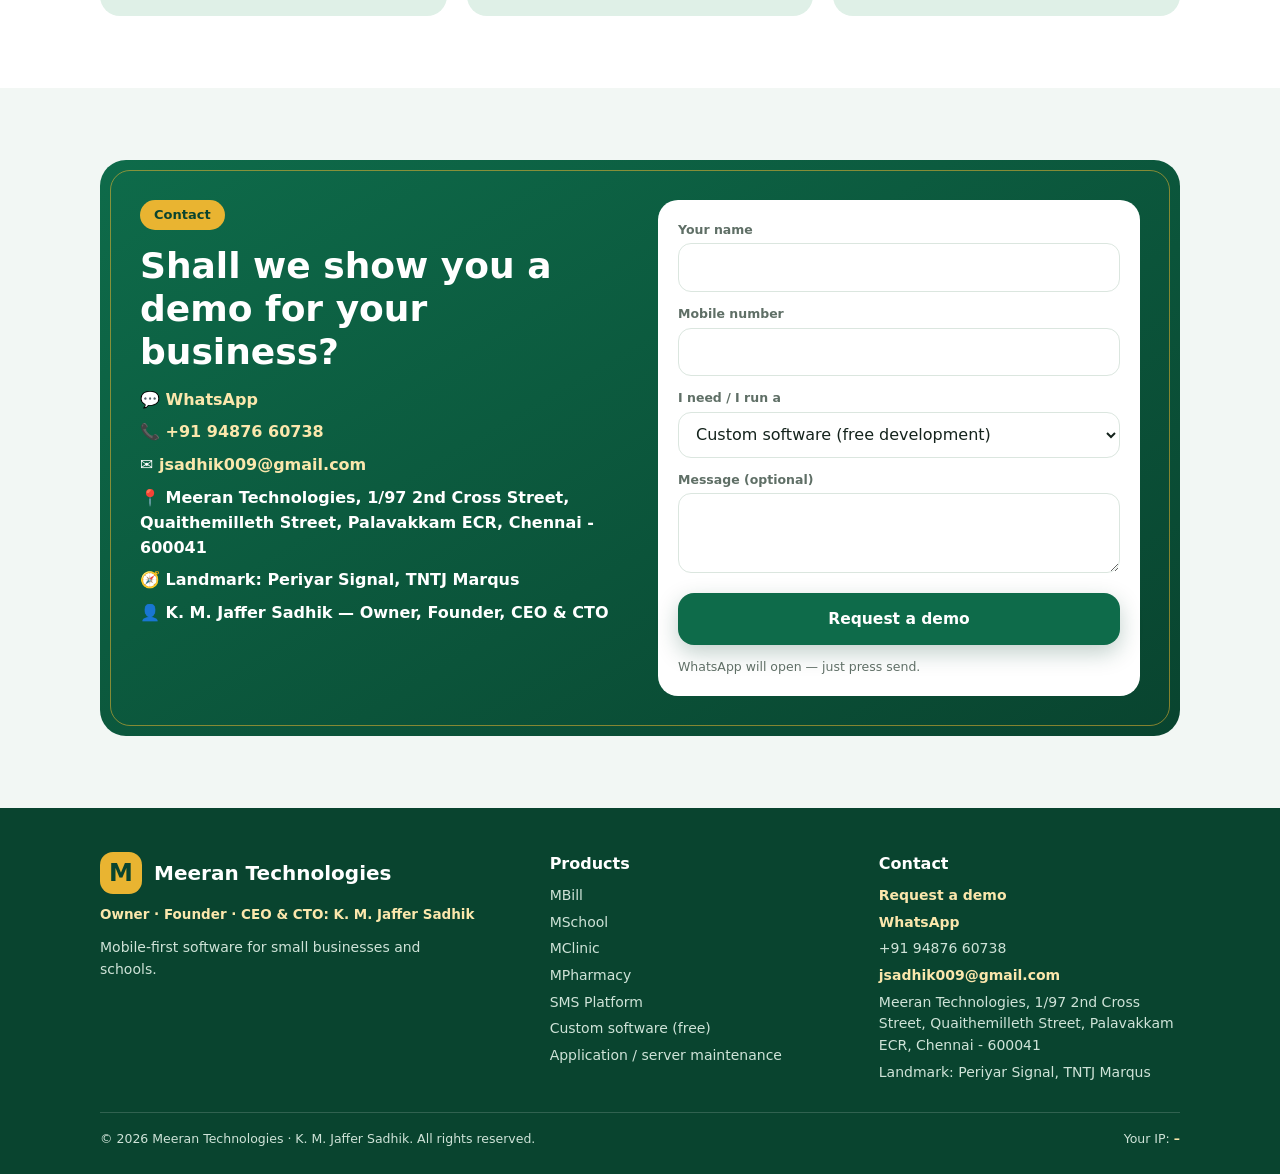
==== commit bcecf75e: "Remove in-app demo video facility (videos, page, controller, login + website links)" ====
--- a/website/src/main/webapp/index.html
+++ b/website/src/main/webapp/index.html
@@ -110,7 +110,7 @@
         <div class="chips">
           <span data-ta="WhatsApp பில்">WhatsApp bills</span><span data-ta="பார்கோடு">Barcode</span><span data-ta="பல கிளைகள்">Multi-branch</span><span data-ta="ஆஃப்லைன்">Offline</span><span data-ta="58/80 mm & A4 அச்சு">58/80 mm &amp; A4 print</span>
         </div>
-        <div class="go"><a class="btn line sm app-link" data-site="mbillUrl" href="#" hidden data-ta="MBill-ஐ திற ↗">Open MBill ↗</a> <a class="btn gold sm app-link" data-site="mbillUrl" data-path="demo/" href="#" hidden data-ta="▶ டெமோ வீடியோ பார்க்க">▶ Watch demo videos</a></div>
+        <div class="go"><a class="btn line sm app-link" data-site="mbillUrl" href="#" hidden data-ta="MBill-ஐ திற ↗">Open MBill ↗</a></div>
       </article>
 
       <article class="card live t-lav">
